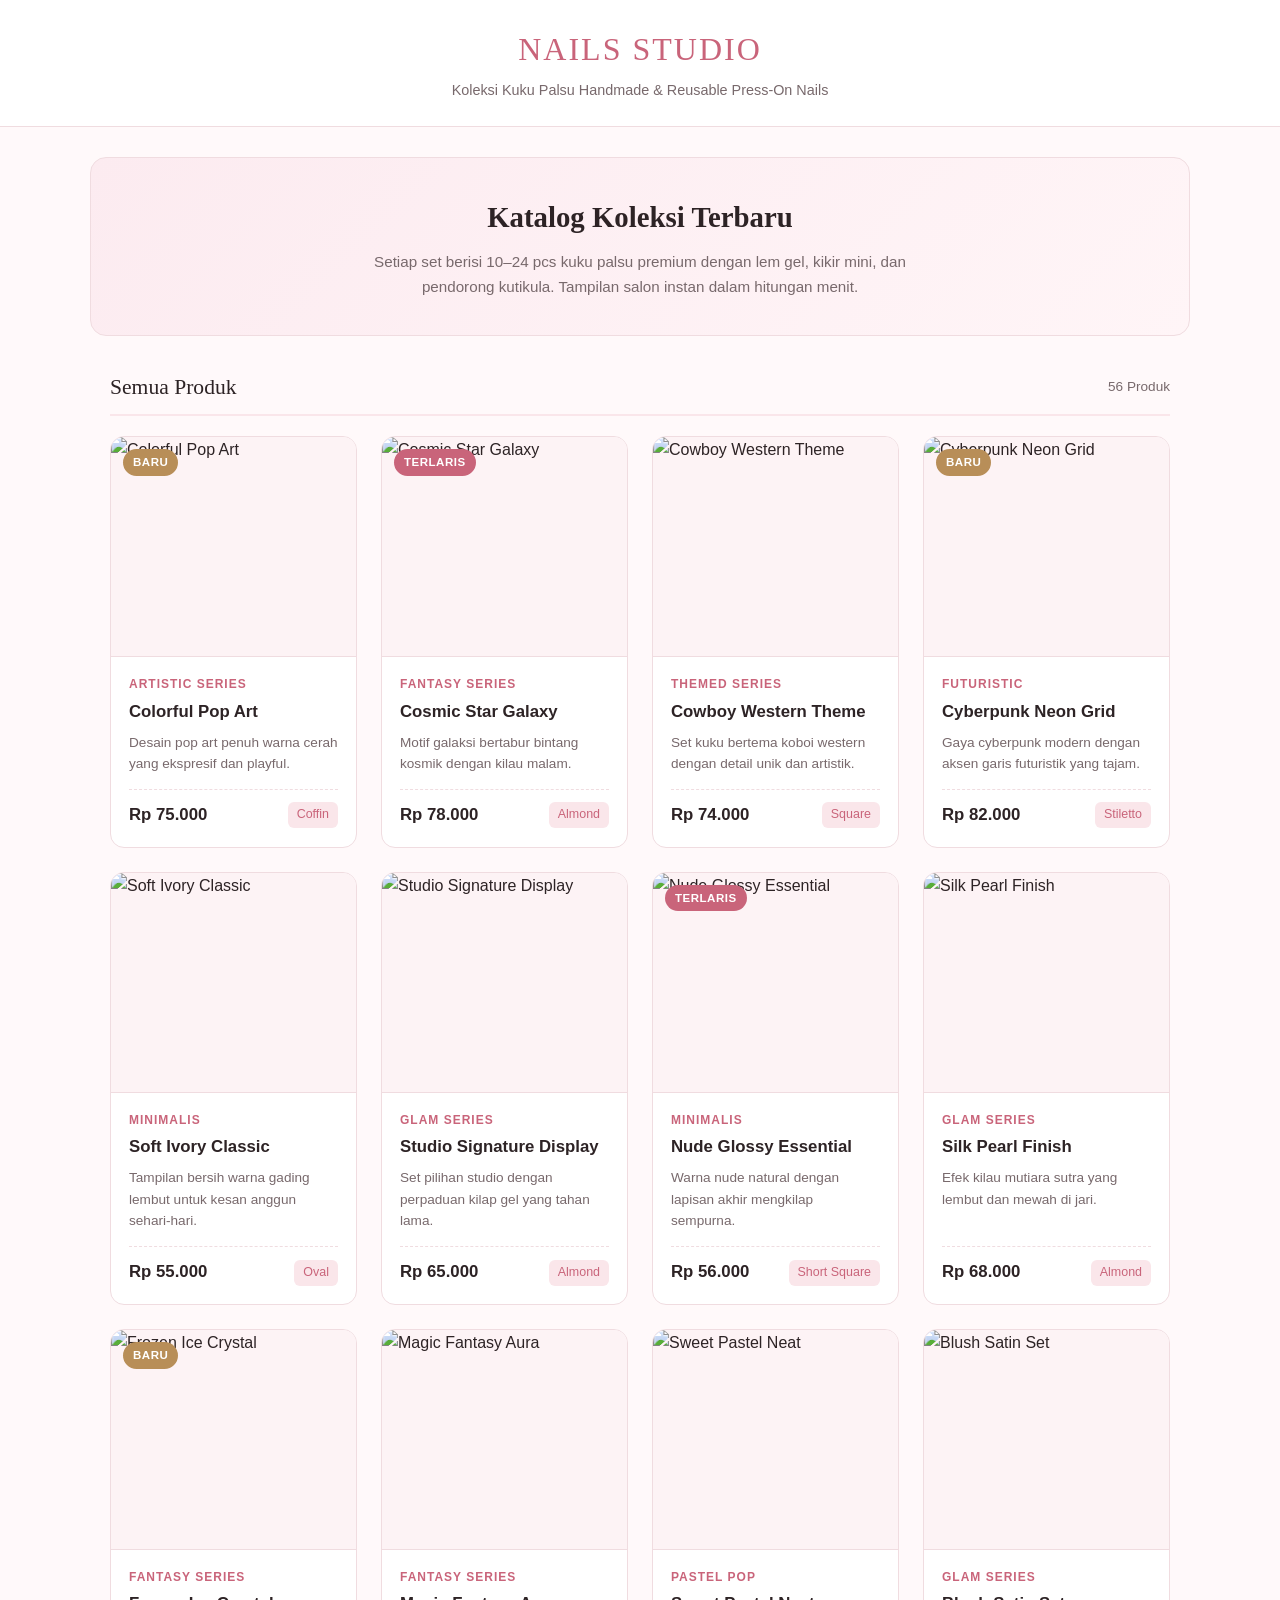
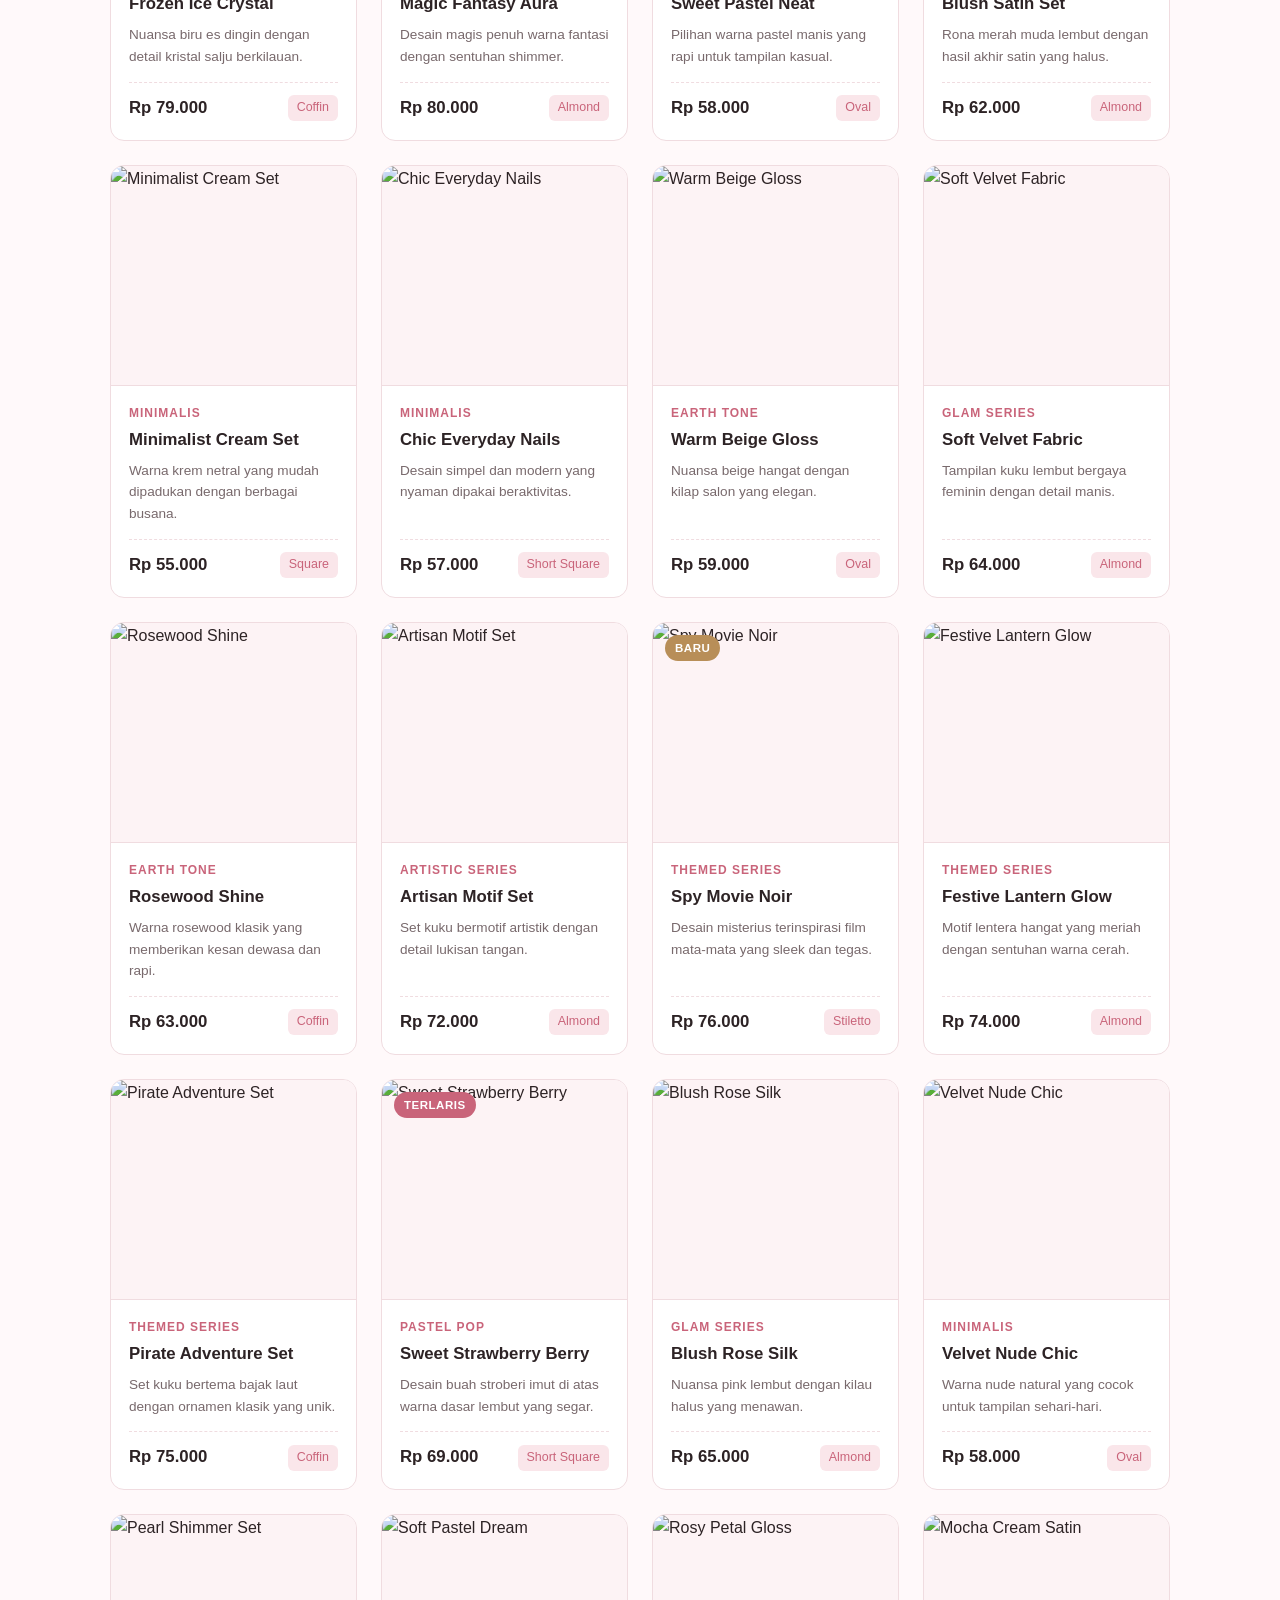
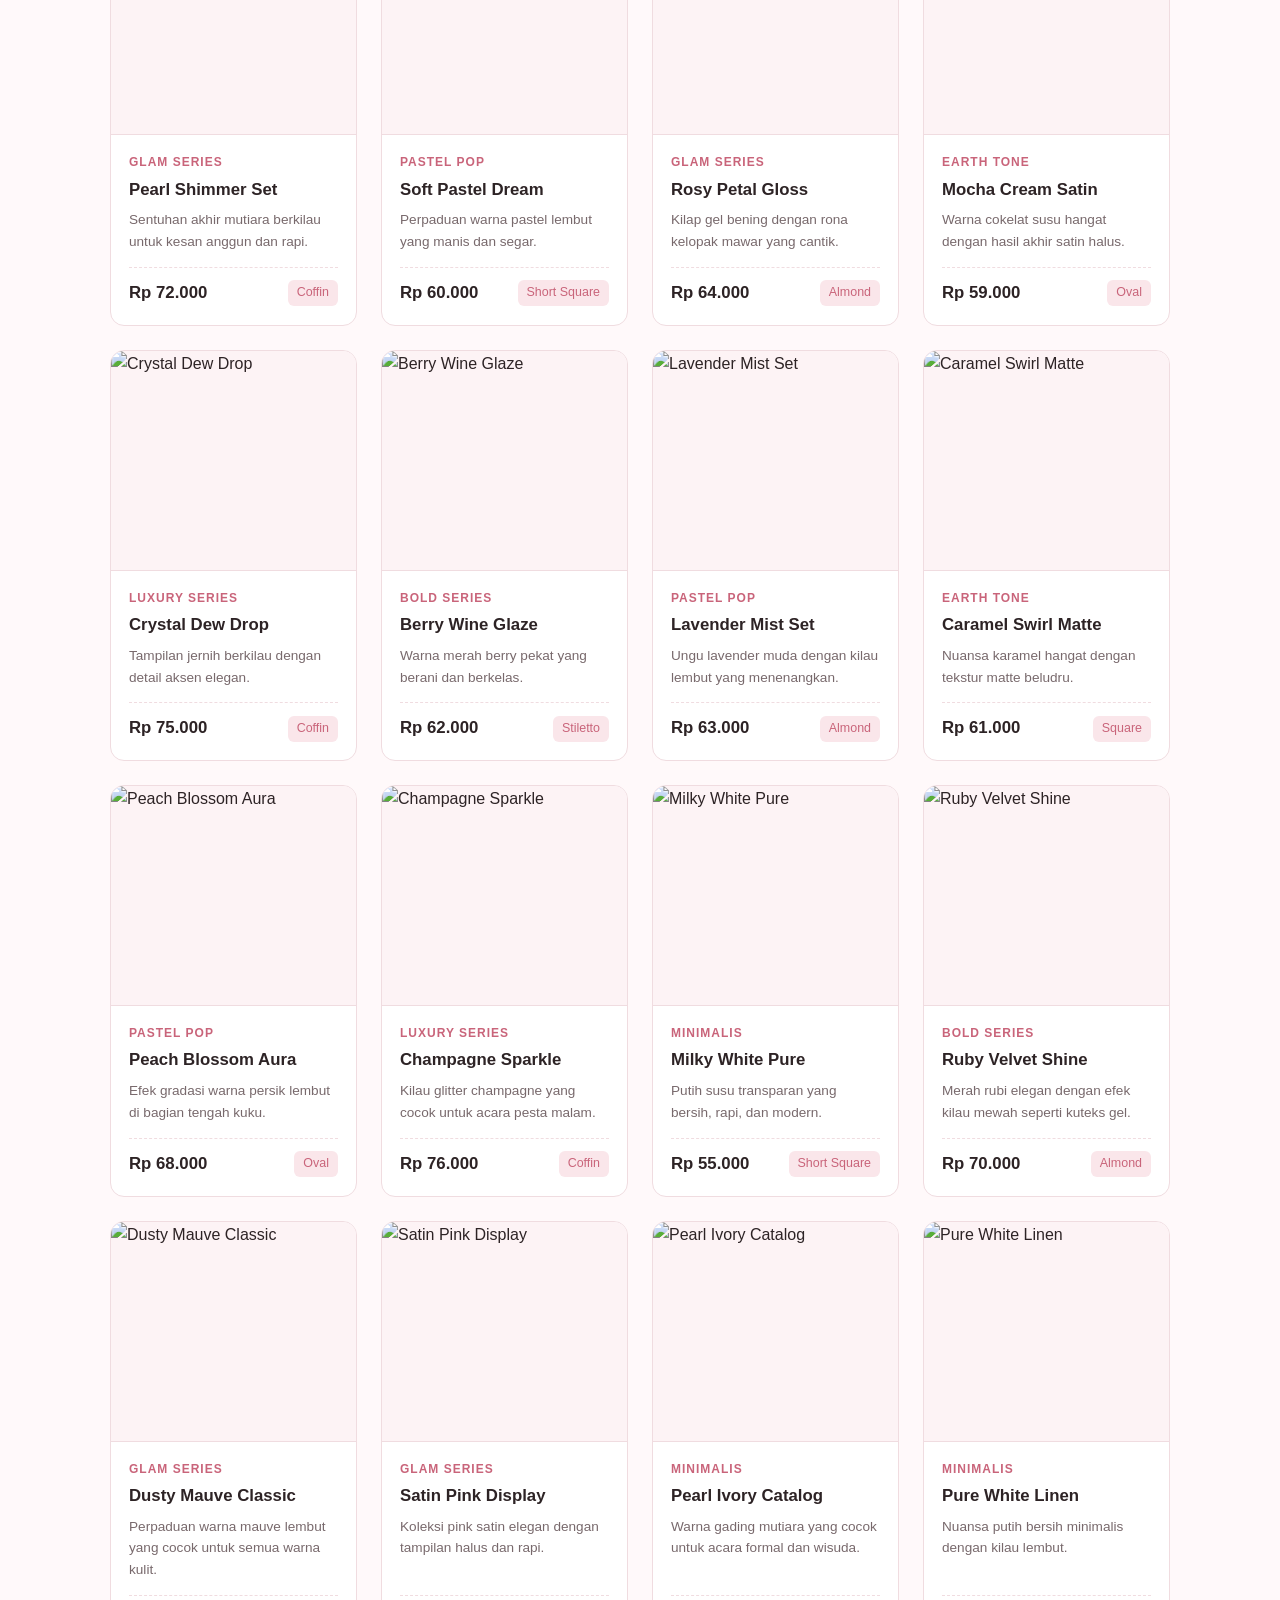
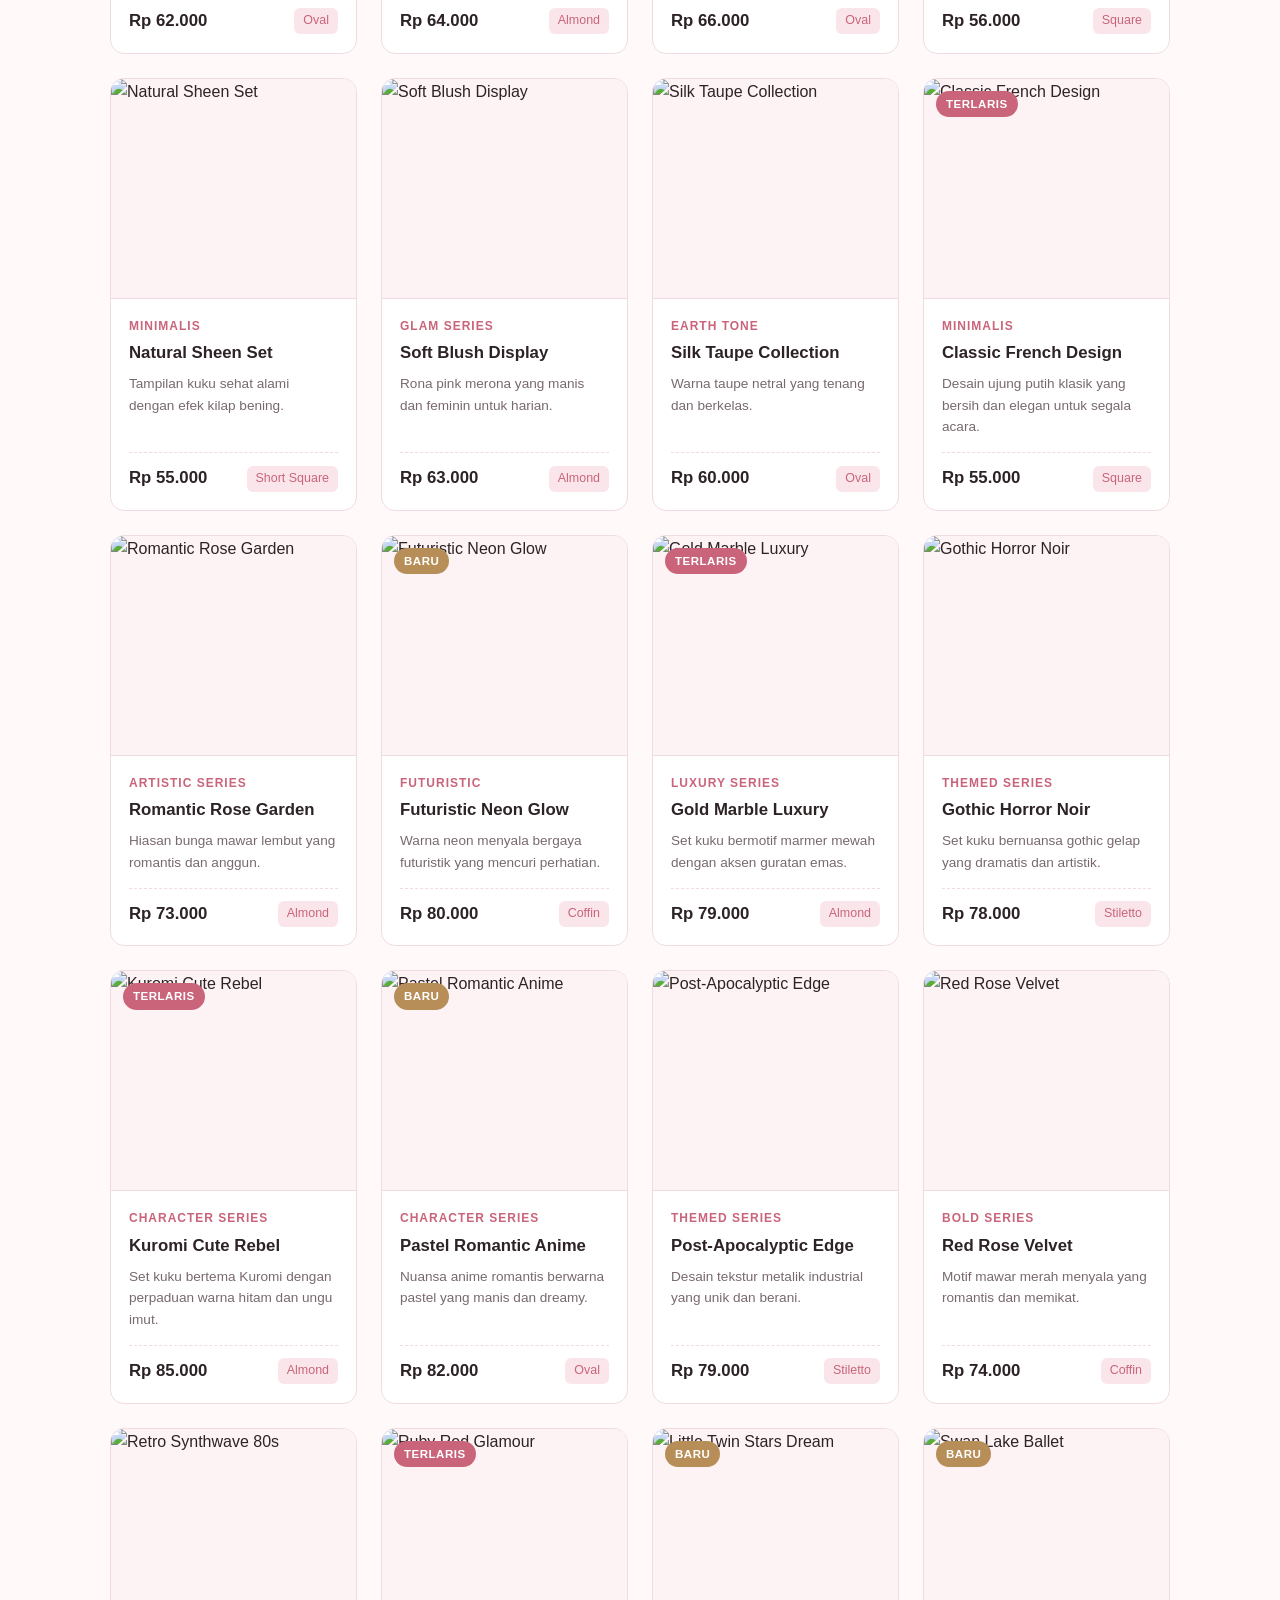
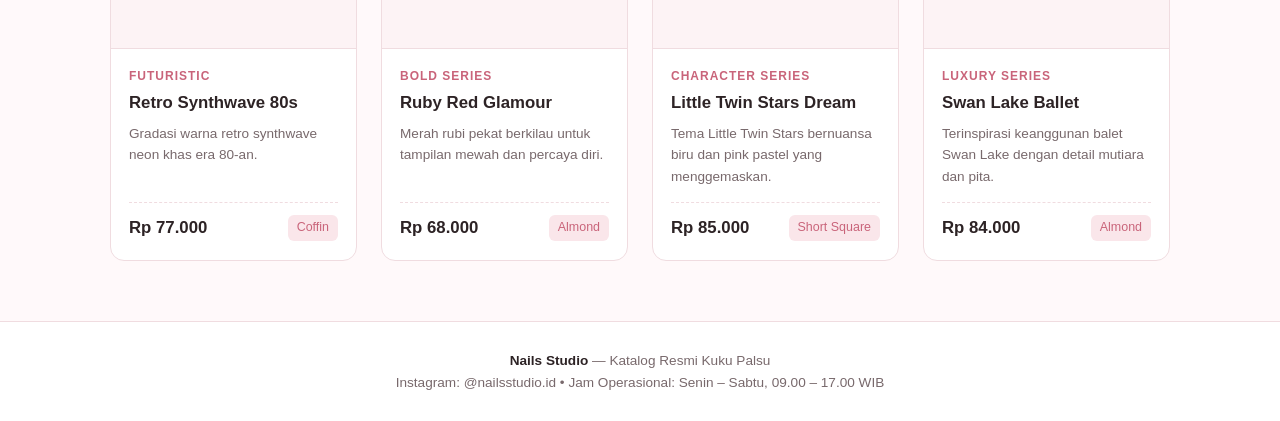
==== index.html @ b5c51f31 "Create index.html" ====
<!DOCTYPE html>
<html lang="id">
<head>
  <meta charset="UTF-8" />
  <meta name="viewport" content="width=device-width, initial-scale=1.0" />
  <title>Nails Studio — Katalog Kuku Palsu</title>
  <style>
    /* Reset & Variabel Warna */
    :root {
      --bg-body: #fff9fa;
      --bg-card: #ffffff;
      --primary: #c9647a;
      --primary-light: #fae6ea;
      --text-main: #2d2325;
      --text-muted: #78696c;
      --border: #f0dce0;
      --gold: #b88e58;
    }

    * {
      box-sizing: border-box;
      margin: 0;
      padding: 0;
    }

    body {
      font-family: -apple-system, BlinkMacSystemFont, "Segoe UI", Roboto, Helvetica, Arial, sans-serif;
      background-color: var(--bg-body);
      color: var(--text-main);
      line-height: 1.6;
    }

    /* Header */
    header {
      background-color: var(--bg-card);
      border-bottom: 1px solid var(--border);
      padding: 24px 20px;
      text-align: center;
    }

    .brand-name {
      font-family: Georgia, "Times New Roman", serif;
      font-size: 2rem;
      letter-spacing: 2px;
      color: var(--primary);
      text-transform: uppercase;
    }

    .brand-tagline {
      font-size: 0.9rem;
      color: var(--text-muted);
      margin-top: 4px;
    }

    /* Banner Katalog */
    .hero {
      max-width: 1100px;
      margin: 30px auto 10px;
      padding: 36px 24px;
      background: linear-gradient(135deg, #fcebf0 0%, #fff5f7 100%);
      border: 1px solid var(--border);
      border-radius: 16px;
      text-align: center;
    }

    .hero h1 {
      font-family: Georgia, "Times New Roman", serif;
      font-size: 1.8rem;
      color: var(--text-main);
      margin-bottom: 10px;
    }

    .hero p {
      max-width: 600px;
      margin: 0 auto;
      color: var(--text-muted);
      font-size: 0.95rem;
    }

    /* Kontainer Katalog */
    .container {
      max-width: 1100px;
      margin: 0 auto;
      padding: 24px 20px 60px;
    }

    .section-title {
      font-family: Georgia, "Times New Roman", serif;
      font-size: 1.35rem;
      margin-bottom: 20px;
      padding-bottom: 10px;
      border-bottom: 2px solid var(--primary-light);
      display: flex;
      justify-content: space-between;
      align-items: center;
    }

    .section-count {
      font-family: sans-serif;
      font-size: 0.85rem;
      color: var(--text-muted);
      font-weight: normal;
    }

    /* Grid Produk */
    .catalog-grid {
      display: grid;
      grid-template-columns: repeat(auto-fill, minmax(240px, 1fr));
      gap: 24px;
    }

    /* Kartu Produk */
    .product-card {
      background-color: var(--bg-card);
      border: 1px solid var(--border);
      border-radius: 14px;
      overflow: hidden;
      display: flex;
      flex-direction: column;
    }

    .product-image {
      background-color: #fdf3f5;
      height: 220px;
      position: relative;
      border-bottom: 1px solid var(--border);
      overflow: hidden;
    }

    .product-image img {
      width: 100%;
      height: 100%;
      object-fit: cover;
      display: block;
    }

    .badge {
      position: absolute;
      top: 12px;
      left: 12px;
      background-color: var(--primary);
      color: #ffffff;
      font-size: 0.72rem;
      font-weight: 600;
      padding: 4px 10px;
      border-radius: 20px;
      letter-spacing: 0.5px;
      text-transform: uppercase;
      z-index: 1;
    }

    .badge.gold {
      background-color: var(--gold);
    }

    .product-info {
      padding: 18px;
      display: flex;
      flex-direction: column;
      flex-grow: 1;
    }

    .product-category {
      font-size: 0.75rem;
      color: var(--primary);
      text-transform: uppercase;
      letter-spacing: 1px;
      font-weight: 600;
      margin-bottom: 4px;
    }

    .product-title {
      font-size: 1.05rem;
      font-weight: 600;
      color: var(--text-main);
      margin-bottom: 6px;
    }

    .product-desc {
      font-size: 0.85rem;
      color: var(--text-muted);
      margin-bottom: 14px;
      flex-grow: 1;
    }

    .product-meta {
      display: flex;
      justify-content: space-between;
      align-items: center;
      padding-top: 12px;
      border-top: 1px dashed var(--border);
    }

    .product-price {
      font-size: 1.05rem;
      font-weight: 700;
      color: var(--text-main);
    }

    .product-shape {
      font-size: 0.78rem;
      background-color: var(--primary-light);
      color: var(--primary);
      padding: 3px 9px;
      border-radius: 6px;
      font-weight: 500;
    }

    /* Footer */
    footer {
      background-color: var(--bg-card);
      border-top: 1px solid var(--border);
      text-align: center;
      padding: 28px 20px;
      color: var(--text-muted);
      font-size: 0.85rem;
    }

    footer strong {
      color: var(--text-main);
    }

    /* Responsif Mobile */
    @media (max-width: 600px) {
      .hero h1 {
        font-size: 1.45rem;
      }
      .catalog-grid {
        grid-template-columns: repeat(auto-fill, minmax(165px, 1fr));
        gap: 14px;
      }
      .product-image {
        height: 170px;
      }
      .product-info {
        padding: 12px;
      }
    }
  </style>
</head>
<body>

  <!-- Header Toko -->
  <header>
    <div class="brand-name">Nails Studio</div>
    <div class="brand-tagline">Koleksi Kuku Palsu Handmade &amp; Reusable Press-On Nails</div>
  </header>

  <!-- Banner Informasi -->
  <section class="hero">
    <h1>Katalog Koleksi Terbaru</h1>
    <p>
      Setiap set berisi 10–24 pcs kuku palsu premium dengan lem gel, kikir mini, dan pendorong kutikula.
      Tampilan salon instan dalam hitungan menit.
    </p>
  </section>

  <!-- Daftar Katalog -->
  <main class="container">
    <div class="section-title">
      <span>Semua Produk</span>
      <span class="section-count" id="total-produk">0 Produk</span>
    </div>

    <div class="catalog-grid" id="catalog-grid">
      <!-- Kartu produk akan dirender oleh JavaScript -->
    </div>
  </main>

  <!-- Footer Statis -->
  <footer>
    <p><strong>Nails Studio</strong> — Katalog Resmi Kuku Palsu</p>
    <p>Instagram: @nailsstudio.id &bull; Jam Operasional: Senin – Sabtu, 09.00 – 17.00 WIB</p>
  </footer>

  <script>
    // Data statis 56 produk kuku palsu dengan file gambar dari folder 'kuku'
    const produkKuku = [
      {
        nama: "Colorful Pop Art",
        kategori: "Artistic Series",
        deskripsi: "Desain pop art penuh warna cerah yang ekspresif dan playful.",
        harga: "Rp 75.000",
        bentuk: "Coffin",
        badge: "Baru",
        badgeTipe: "gold",
        gambar: "kuku/Colorful_pop_art_fake_nails_78669720.jpg"
      },
      {
        nama: "Cosmic Star Galaxy",
        kategori: "Fantasy Series",
        deskripsi: "Motif galaksi bertabur bintang kosmik dengan kilau malam.",
        harga: "Rp 78.000",
        bentuk: "Almond",
        badge: "Terlaris",
        badgeTipe: "",
        gambar: "kuku/Cosmic_star_false_nails_set_d43e1803.jpg"
      },
      {
        nama: "Cowboy Western Theme",
        kategori: "Themed Series",
        deskripsi: "Set kuku bertema koboi western dengan detail unik dan artistik.",
        harga: "Rp 74.000",
        bentuk: "Square",
        badge: "",
        badgeTipe: "",
        gambar: "kuku/Cowboy_western_themed_fake_nails_32489ec9.jpg"
      },
      {
        nama: "Cyberpunk Neon Grid",
        kategori: "Futuristic",
        deskripsi: "Gaya cyberpunk modern dengan aksen garis futuristik yang tajam.",
        harga: "Rp 82.000",
        bentuk: "Stiletto",
        badge: "Baru",
        badgeTipe: "gold",
        gambar: "kuku/Cyberpunk_fake_nail_set_arranged_5f8aaea8.jpg"
      },
      {
        nama: "Soft Ivory Classic",
        kategori: "Minimalis",
        deskripsi: "Tampilan bersih warna gading lembut untuk kesan anggun sehari-hari.",
        harga: "Rp 55.000",
        bentuk: "Oval",
        badge: "",
        badgeTipe: "",
        gambar: "kuku/Fake_nails_arranged_on_background_f6d56919.jpg"
      },
      {
        nama: "Studio Signature Display",
        kategori: "Glam Series",
        deskripsi: "Set pilihan studio dengan perpaduan kilap gel yang tahan lama.",
        harga: "Rp 65.000",
        bentuk: "Almond",
        badge: "",
        badgeTipe: "",
        gambar: "kuku/Fake_nails_catalog_display_88e57e71.jpg"
      },
      {
        nama: "Nude Glossy Essential",
        kategori: "Minimalis",
        deskripsi: "Warna nude natural dengan lapisan akhir mengkilap sempurna.",
        harga: "Rp 56.000",
        bentuk: "Short Square",
        badge: "Terlaris",
        badgeTipe: "",
        gambar: "kuku/Fake_nails_catalog_photo_0fd3c44e.jpg"
      },
      {
        nama: "Silk Pearl Finish",
        kategori: "Glam Series",
        deskripsi: "Efek kilau mutiara sutra yang lembut dan mewah di jari.",
        harga: "Rp 68.000",
        bentuk: "Almond",
        badge: "",
        badgeTipe: "",
        gambar: "kuku/Fake_nails_catalog_photo_ef719f4c.jpg"
      },
      {
        nama: "Frozen Ice Crystal",
        kategori: "Fantasy Series",
        deskripsi: "Nuansa biru es dingin dengan detail kristal salju berkilauan.",
        harga: "Rp 79.000",
        bentuk: "Coffin",
        badge: "Baru",
        badgeTipe: "gold",
        gambar: "kuku/Fake_nails_frozen_design_set_d3a969c8.jpg"
      },
      {
        nama: "Magic Fantasy Aura",
        kategori: "Fantasy Series",
        deskripsi: "Desain magis penuh warna fantasi dengan sentuhan shimmer.",
        harga: "Rp 80.000",
        bentuk: "Almond",
        badge: "",
        badgeTipe: "",
        gambar: "kuku/Fake_nails_magic_fantasy_set_17ac94b5.jpg"
      },
      {
        nama: "Sweet Pastel Neat",
        kategori: "Pastel Pop",
        deskripsi: "Pilihan warna pastel manis yang rapi untuk tampilan kasual.",
        harga: "Rp 58.000",
        bentuk: "Oval",
        badge: "",
        badgeTipe: "",
        gambar: "kuku/Fake_nails_neatly_arranged_dffa1284.jpg"
      },
      {
        nama: "Blush Satin Set",
        kategori: "Glam Series",
        deskripsi: "Rona merah muda lembut dengan hasil akhir satin yang halus.",
        harga: "Rp 62.000",
        bentuk: "Almond",
        badge: "",
        badgeTipe: "",
        gambar: "kuku/Fake_nails_set_arranged_5a3bf7e6.jpg"
      },
      {
        nama: "Minimalist Cream Set",
        kategori: "Minimalis",
        deskripsi: "Warna krem netral yang mudah dipadukan dengan berbagai busana.",
        harga: "Rp 55.000",
        bentuk: "Square",
        badge: "",
        badgeTipe: "",
        gambar: "kuku/Fake_nails_set_arranged_neatly_c0f2f83c.jpg"
      },
      {
        nama: "Chic Everyday Nails",
        kategori: "Minimalis",
        deskripsi: "Desain simpel dan modern yang nyaman dipakai beraktivitas.",
        harga: "Rp 57.000",
        bentuk: "Short Square",
        badge: "",
        badgeTipe: "",
        gambar: "kuku/Fake_nails_set_displayed_16c67bd7.jpg"
      },
      {
        nama: "Warm Beige Gloss",
        kategori: "Earth Tone",
        deskripsi: "Nuansa beige hangat dengan kilap salon yang elegan.",
        harga: "Rp 59.000",
        bentuk: "Oval",
        badge: "",
        badgeTipe: "",
        gambar: "kuku/Fake_nails_set_on_background_d0d4da56.jpg"
      },
      {
        nama: "Soft Velvet Fabric",
        kategori: "Glam Series",
        deskripsi: "Tampilan kuku lembut bergaya feminin dengan detail manis.",
        harga: "Rp 64.000",
        bentuk: "Almond",
        badge: "",
        badgeTipe: "",
        gambar: "kuku/Fake_nails_set_on_fabric_3f554c6d.jpg"
      },
      {
        nama: "Rosewood Shine",
        kategori: "Earth Tone",
        deskripsi: "Warna rosewood klasik yang memberikan kesan dewasa dan rapi.",
        harga: "Rp 63.000",
        bentuk: "Coffin",
        badge: "",
        badgeTipe: "",
        gambar: "kuku/Fake_nails_set_on_fabric_8171364c.jpg"
      },
      {
        nama: "Artisan Motif Set",
        kategori: "Artistic Series",
        deskripsi: "Set kuku bermotif artistik dengan detail lukisan tangan.",
        harga: "Rp 72.000",
        bentuk: "Almond",
        badge: "",
        badgeTipe: "",
        gambar: "kuku/Fake_nails_set_with_design_51118adc.jpg"
      },
      {
        nama: "Spy Movie Noir",
        kategori: "Themed Series",
        deskripsi: "Desain misterius terinspirasi film mata-mata yang sleek dan tegas.",
        harga: "Rp 76.000",
        bentuk: "Stiletto",
        badge: "Baru",
        badgeTipe: "gold",
        gambar: "kuku/Fake_nails_spy_movie_design_c2102cfa.jpg"
      },
      {
        nama: "Festive Lantern Glow",
        kategori: "Themed Series",
        deskripsi: "Motif lentera hangat yang meriah dengan sentuhan warna cerah.",
        harga: "Rp 74.000",
        bentuk: "Almond",
        badge: "",
        badgeTipe: "",
        gambar: "kuku/Fake_nails_with_lantern_design_902b63a3.jpg"
      },
      {
        nama: "Pirate Adventure Set",
        kategori: "Themed Series",
        deskripsi: "Set kuku bertema bajak laut dengan ornamen klasik yang unik.",
        harga: "Rp 75.000",
        bentuk: "Coffin",
        badge: "",
        badgeTipe: "",
        gambar: "kuku/Fake_nails_with_pirate_design_bc8521db.jpg"
      },
      {
        nama: "Sweet Strawberry Berry",
        kategori: "Pastel Pop",
        deskripsi: "Desain buah stroberi imut di atas warna dasar lembut yang segar.",
        harga: "Rp 69.000",
        bentuk: "Short Square",
        badge: "Terlaris",
        badgeTipe: "",
        gambar: "kuku/Fake_nails_with_strawberry_design_1ad7c828.jpg"
      },
      {
        nama: "Blush Rose Silk",
        kategori: "Glam Series",
        deskripsi: "Nuansa pink lembut dengan kilau halus yang menawan.",
        harga: "Rp 65.000",
        bentuk: "Almond",
        badge: "",
        badgeTipe: "",
        gambar: "kuku/False_nails_arranged_on_fabric_02218fe2.jpg"
      },
      {
        nama: "Velvet Nude Chic",
        kategori: "Minimalis",
        deskripsi: "Warna nude natural yang cocok untuk tampilan sehari-hari.",
        harga: "Rp 58.000",
        bentuk: "Oval",
        badge: "",
        badgeTipe: "",
        gambar: "kuku/False_nails_arranged_on_fabric_404a9257.jpg"
      },
      {
        nama: "Pearl Shimmer Set",
        kategori: "Glam Series",
        deskripsi: "Sentuhan akhir mutiara berkilau untuk kesan anggun dan rapi.",
        harga: "Rp 72.000",
        bentuk: "Coffin",
        badge: "",
        badgeTipe: "",
        gambar: "kuku/False_nails_arranged_on_fabric_47e4c301.jpg"
      },
      {
        nama: "Soft Pastel Dream",
        kategori: "Pastel Pop",
        deskripsi: "Perpaduan warna pastel lembut yang manis dan segar.",
        harga: "Rp 60.000",
        bentuk: "Short Square",
        badge: "",
        badgeTipe: "",
        gambar: "kuku/False_nails_arranged_on_fabric_4ea9c67b.jpg"
      },
      {
        nama: "Rosy Petal Gloss",
        kategori: "Glam Series",
        deskripsi: "Kilap gel bening dengan rona kelopak mawar yang cantik.",
        harga: "Rp 64.000",
        bentuk: "Almond",
        badge: "",
        badgeTipe: "",
        gambar: "kuku/False_nails_arranged_on_fabric_8e0005de.jpg"
      },
      {
        nama: "Mocha Cream Satin",
        kategori: "Earth Tone",
        deskripsi: "Warna cokelat susu hangat dengan hasil akhir satin halus.",
        harga: "Rp 59.000",
        bentuk: "Oval",
        badge: "",
        badgeTipe: "",
        gambar: "kuku/False_nails_arranged_on_fabric_9025b94e.jpg"
      },
      {
        nama: "Crystal Dew Drop",
        kategori: "Luxury Series",
        deskripsi: "Tampilan jernih berkilau dengan detail aksen elegan.",
        harga: "Rp 75.000",
        bentuk: "Coffin",
        badge: "",
        badgeTipe: "",
        gambar: "kuku/False_nails_arranged_on_fabric_9ebebbdc.jpg"
      },
      {
        nama: "Berry Wine Glaze",
        kategori: "Bold Series",
        deskripsi: "Warna merah berry pekat yang berani dan berkelas.",
        harga: "Rp 62.000",
        bentuk: "Stiletto",
        badge: "",
        badgeTipe: "",
        gambar: "kuku/False_nails_arranged_on_fabric_a61f3acd.jpg"
      },
      {
        nama: "Lavender Mist Set",
        kategori: "Pastel Pop",
        deskripsi: "Ungu lavender muda dengan kilau lembut yang menenangkan.",
        harga: "Rp 63.000",
        bentuk: "Almond",
        badge: "",
        badgeTipe: "",
        gambar: "kuku/False_nails_arranged_on_fabric_bf83b364.jpg"
      },
      {
        nama: "Caramel Swirl Matte",
        kategori: "Earth Tone",
        deskripsi: "Nuansa karamel hangat dengan tekstur matte beludru.",
        harga: "Rp 61.000",
        bentuk: "Square",
        badge: "",
        badgeTipe: "",
        gambar: "kuku/False_nails_arranged_on_fabric_c793467b.jpg"
      },
      {
        nama: "Peach Blossom Aura",
        kategori: "Pastel Pop",
        deskripsi: "Efek gradasi warna persik lembut di bagian tengah kuku.",
        harga: "Rp 68.000",
        bentuk: "Oval",
        badge: "",
        badgeTipe: "",
        gambar: "kuku/False_nails_arranged_on_fabric_d420aa6b.jpg"
      },
      {
        nama: "Champagne Sparkle",
        kategori: "Luxury Series",
        deskripsi: "Kilau glitter champagne yang cocok untuk acara pesta malam.",
        harga: "Rp 76.000",
        bentuk: "Coffin",
        badge: "",
        badgeTipe: "",
        gambar: "kuku/False_nails_arranged_on_fabric_e8a153c4.jpg"
      },
      {
        nama: "Milky White Pure",
        kategori: "Minimalis",
        deskripsi: "Putih susu transparan yang bersih, rapi, dan modern.",
        harga: "Rp 55.000",
        bentuk: "Short Square",
        badge: "",
        badgeTipe: "",
        gambar: "kuku/False_nails_arranged_on_fabric_f392a3a3.jpg"
      },
      {
        nama: "Ruby Velvet Shine",
        kategori: "Bold Series",
        deskripsi: "Merah rubi elegan dengan efek kilau mewah seperti kuteks gel.",
        harga: "Rp 70.000",
        bentuk: "Almond",
        badge: "",
        badgeTipe: "",
        gambar: "kuku/False_nails_arranged_on_fabric_f96d4393.jpg"
      },
      {
        nama: "Dusty Mauve Classic",
        kategori: "Glam Series",
        deskripsi: "Perpaduan warna mauve lembut yang cocok untuk semua warna kulit.",
        harga: "Rp 62.000",
        bentuk: "Oval",
        badge: "",
        badgeTipe: "",
        gambar: "kuku/False_nails_arranged_on_fabric_fa334f2e.jpg"
      },
      {
        nama: "Satin Pink Display",
        kategori: "Glam Series",
        deskripsi: "Koleksi pink satin elegan dengan tampilan halus dan rapi.",
        harga: "Rp 64.000",
        bentuk: "Almond",
        badge: "",
        badgeTipe: "",
        gambar: "kuku/False_nails_catalog_photo_arrang._e7fdd28a.jpg"
      },
      {
        nama: "Pearl Ivory Catalog",
        kategori: "Minimalis",
        deskripsi: "Warna gading mutiara yang cocok untuk acara formal dan wisuda.",
        harga: "Rp 66.000",
        bentuk: "Oval",
        badge: "",
        badgeTipe: "",
        gambar: "kuku/False_nails_catalog_photo_display_78fd32d6.jpg"
      },
      {
        nama: "Pure White Linen",
        kategori: "Minimalis",
        deskripsi: "Nuansa putih bersih minimalis dengan kilau lembut.",
        harga: "Rp 56.000",
        bentuk: "Square",
        badge: "",
        badgeTipe: "",
        gambar: "kuku/False_nails_on_white_fabric_245d3cef.jpg"
      },
      {
        nama: "Natural Sheen Set",
        kategori: "Minimalis",
        deskripsi: "Tampilan kuku sehat alami dengan efek kilap bening.",
        harga: "Rp 55.000",
        bentuk: "Short Square",
        badge: "",
        badgeTipe: "",
        gambar: "kuku/False_nails_set_on_display_6f18564a.jpg"
      },
      {
        nama: "Soft Blush Display",
        kategori: "Glam Series",
        deskripsi: "Rona pink merona yang manis dan feminin untuk harian.",
        harga: "Rp 63.000",
        bentuk: "Almond",
        badge: "",
        badgeTipe: "",
        gambar: "kuku/False_nails_set_on_display_b8c196db.jpg"
      },
      {
        nama: "Silk Taupe Collection",
        kategori: "Earth Tone",
        deskripsi: "Warna taupe netral yang tenang dan berkelas.",
        harga: "Rp 60.000",
        bentuk: "Oval",
        badge: "",
        badgeTipe: "",
        gambar: "kuku/False_nails_set_on_fabric_7dc1578e.jpg"
      },
      {
        nama: "Classic French Design",
        kategori: "Minimalis",
        deskripsi: "Desain ujung putih klasik yang bersih dan elegan untuk segala acara.",
        harga: "Rp 55.000",
        bentuk: "Square",
        badge: "Terlaris",
        badgeTipe: "",
        gambar: "kuku/False_nails_with_French_design_338985b0.jpg"
      },
      {
        nama: "Romantic Rose Garden",
        kategori: "Artistic Series",
        deskripsi: "Hiasan bunga mawar lembut yang romantis dan anggun.",
        harga: "Rp 73.000",
        bentuk: "Almond",
        badge: "",
        badgeTipe: "",
        gambar: "kuku/False_nails_with_rose_design_2f279d41.jpg"
      },
      {
        nama: "Futuristic Neon Glow",
        kategori: "Futuristic",
        deskripsi: "Warna neon menyala bergaya futuristik yang mencuri perhatian.",
        harga: "Rp 80.000",
        bentuk: "Coffin",
        badge: "Baru",
        badgeTipe: "gold",
        gambar: "kuku/Futuristic_neon_fake_nails_set_c7ecec72.jpg"
      },
      {
        nama: "Gold Marble Luxury",
        kategori: "Luxury Series",
        deskripsi: "Set kuku bermotif marmer mewah dengan aksen guratan emas.",
        harga: "Rp 79.000",
        bentuk: "Almond",
        badge: "Terlaris",
        badgeTipe: "",
        gambar: "kuku/Gold_marble_false_nails_set_c94f5cff.jpg"
      },
      {
        nama: "Gothic Horror Noir",
        kategori: "Themed Series",
        deskripsi: "Set kuku bernuansa gothic gelap yang dramatis dan artistik.",
        harga: "Rp 78.000",
        bentuk: "Stiletto",
        badge: "",
        badgeTipe: "",
        gambar: "kuku/Gothic_horror_fake_nails_set_613c80d1.jpg"
      },
      {
        nama: "Kuromi Cute Rebel",
        kategori: "Character Series",
        deskripsi: "Set kuku bertema Kuromi dengan perpaduan warna hitam dan ungu imut.",
        harga: "Rp 85.000",
        bentuk: "Almond",
        badge: "Terlaris",
        badgeTipe: "",
        gambar: "kuku/Kuromi_themed_fake_nails_set_919060cd.jpg"
      },
      {
        nama: "Pastel Romantic Anime",
        kategori: "Character Series",
        deskripsi: "Nuansa anime romantis berwarna pastel yang manis dan dreamy.",
        harga: "Rp 82.000",
        bentuk: "Oval",
        badge: "Baru",
        badgeTipe: "gold",
        gambar: "kuku/Pastel_romantic_anime_fake_nails_ef19e44d.jpg"
      },
      {
        nama: "Post-Apocalyptic Edge",
        kategori: "Themed Series",
        deskripsi: "Desain tekstur metalik industrial yang unik dan berani.",
        harga: "Rp 79.000",
        bentuk: "Stiletto",
        badge: "",
        badgeTipe: "",
        gambar: "kuku/Post-apocalyptic_fake_nail_set_17bde851.jpg"
      },
      {
        nama: "Red Rose Velvet",
        kategori: "Bold Series",
        deskripsi: "Motif mawar merah menyala yang romantis dan memikat.",
        harga: "Rp 74.000",
        bentuk: "Coffin",
        badge: "",
        badgeTipe: "",
        gambar: "kuku/Red_rose_fake_nails_set_2fb9480b.jpg"
      },
      {
        nama: "Retro Synthwave 80s",
        kategori: "Futuristic",
        deskripsi: "Gradasi warna retro synthwave neon khas era 80-an.",
        harga: "Rp 77.000",
        bentuk: "Coffin",
        badge: "",
        badgeTipe: "",
        gambar: "kuku/Retro_synthwave_fake_nails_set_8fcb269b.jpg"
      },
      {
        nama: "Ruby Red Glamour",
        kategori: "Bold Series",
        deskripsi: "Merah rubi pekat berkilau untuk tampilan mewah dan percaya diri.",
        harga: "Rp 68.000",
        bentuk: "Almond",
        badge: "Terlaris",
        badgeTipe: "",
        gambar: "kuku/Ruby_red_fake_nails_set_6618d3d3.jpg"
      },
      {
        nama: "Little Twin Stars Dream",
        kategori: "Character Series",
        deskripsi: "Tema Little Twin Stars bernuansa biru dan pink pastel yang menggemaskan.",
        harga: "Rp 85.000",
        bentuk: "Short Square",
        badge: "Baru",
        badgeTipe: "gold",
        gambar: "kuku/Sanrio_Little_Twin_Stars_fake_9047ae92.jpg"
      },
      {
        nama: "Swan Lake Ballet",
        kategori: "Luxury Series",
        deskripsi: "Terinspirasi keanggunan balet Swan Lake dengan detail mutiara dan pita.",
        harga: "Rp 84.000",
        bentuk: "Almond",
        badge: "Baru",
        badgeTipe: "gold",
        gambar: "kuku/Swan_Lake_fake_nails_set_199d1821.jpg"
      }
    ];

    // Merender daftar produk ke dalam grid katalog
    document.addEventListener("DOMContentLoaded", () => {
      const grid = document.getElementById("catalog-grid");
      const totalLabel = document.getElementById("total-produk");

      totalLabel.textContent = `${produkKuku.length} Produk`;

      const htmlProduk = produkKuku.map((item) => {
        const badgeHtml = item.badge
          ? `<span class="badge ${item.badgeTipe}">${item.badge}</span>`
          : "";

        return `
          <article class="product-card">
            <div class="product-image">
              ${badgeHtml}
              <img src="${item.gambar}" alt="${item.nama}" loading="lazy" />
            </div>
            <div class="product-info">
              <div class="product-category">${item.kategori}</div>
              <h2 class="product-title">${item.nama}</h2>
              <p class="product-desc">${item.deskripsi}</p>
              <div class="product-meta">
                <span class="product-price">${item.harga}</span>
                <span class="product-shape">${item.bentuk}</span>
              </div>
            </div>
          </article>
        `;
      }).join("");

      grid.innerHTML = htmlProduk;
    });
  </script>
</body>
</html>
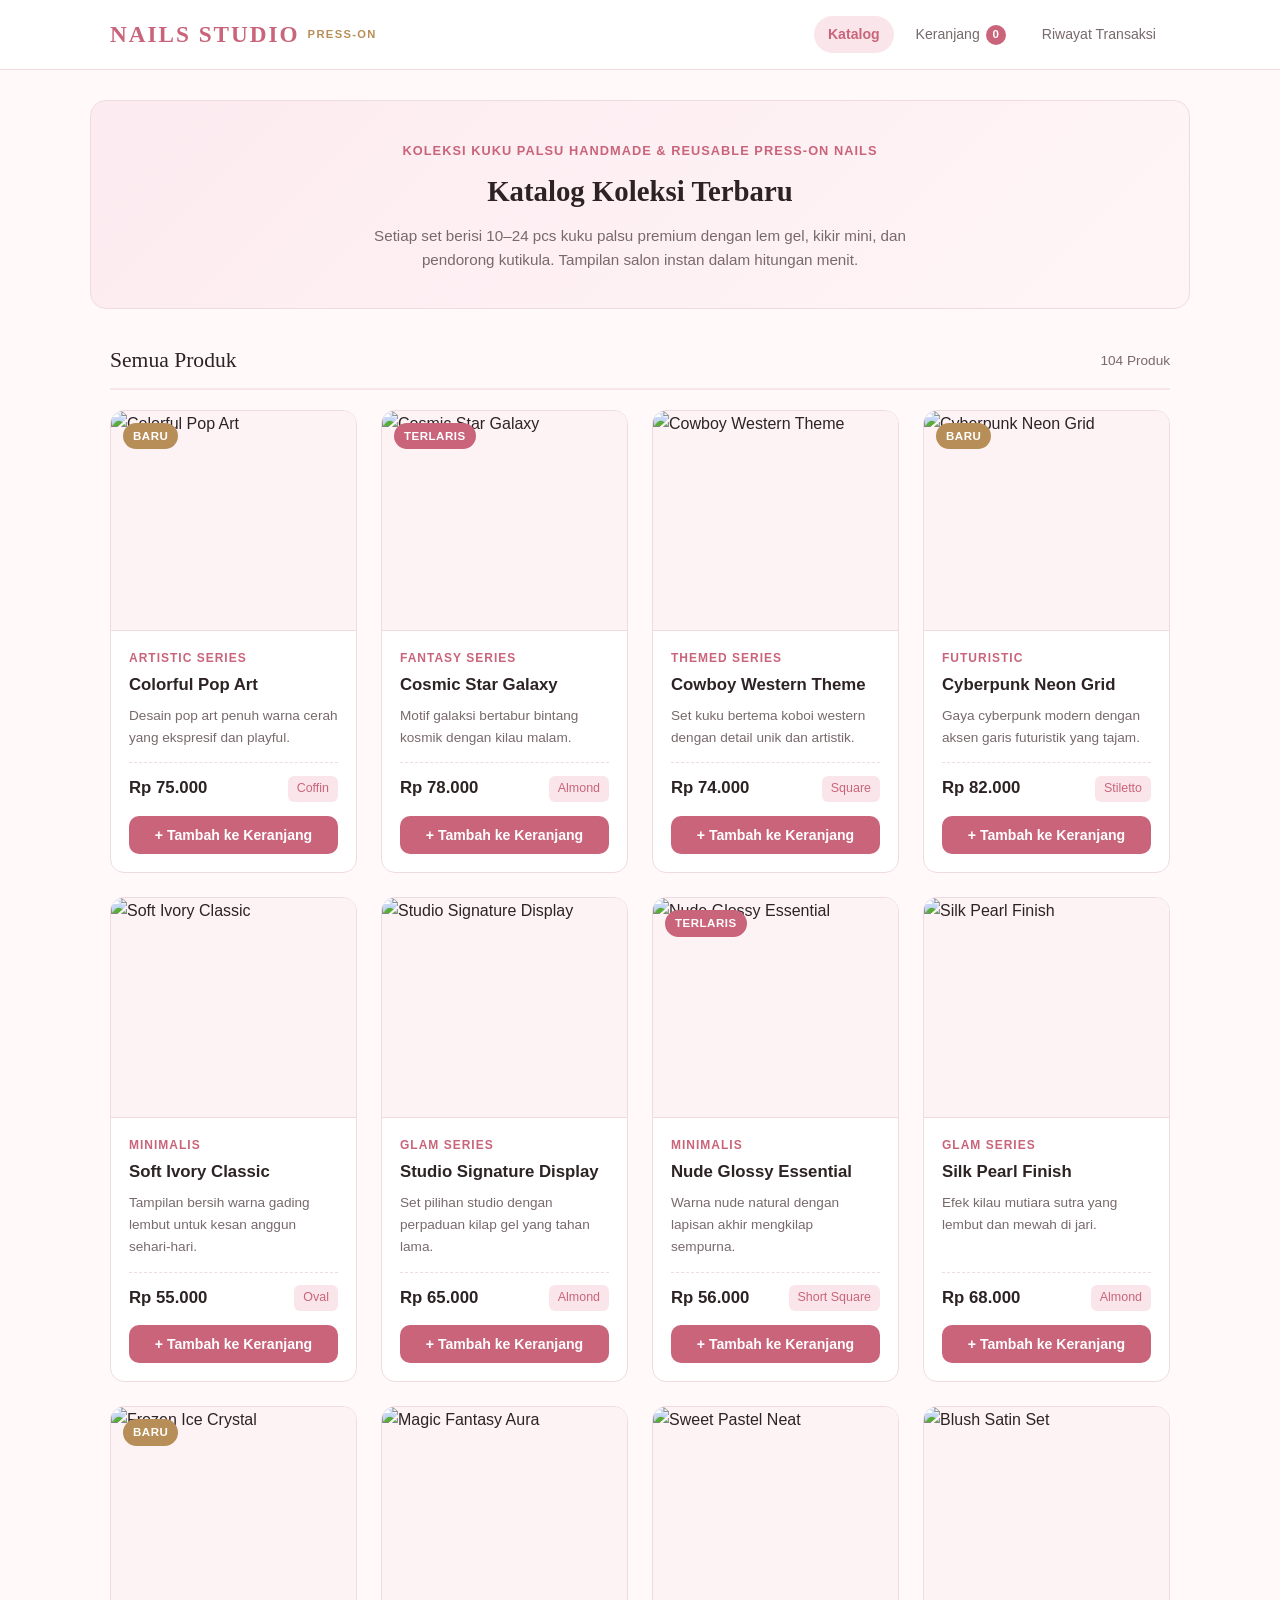
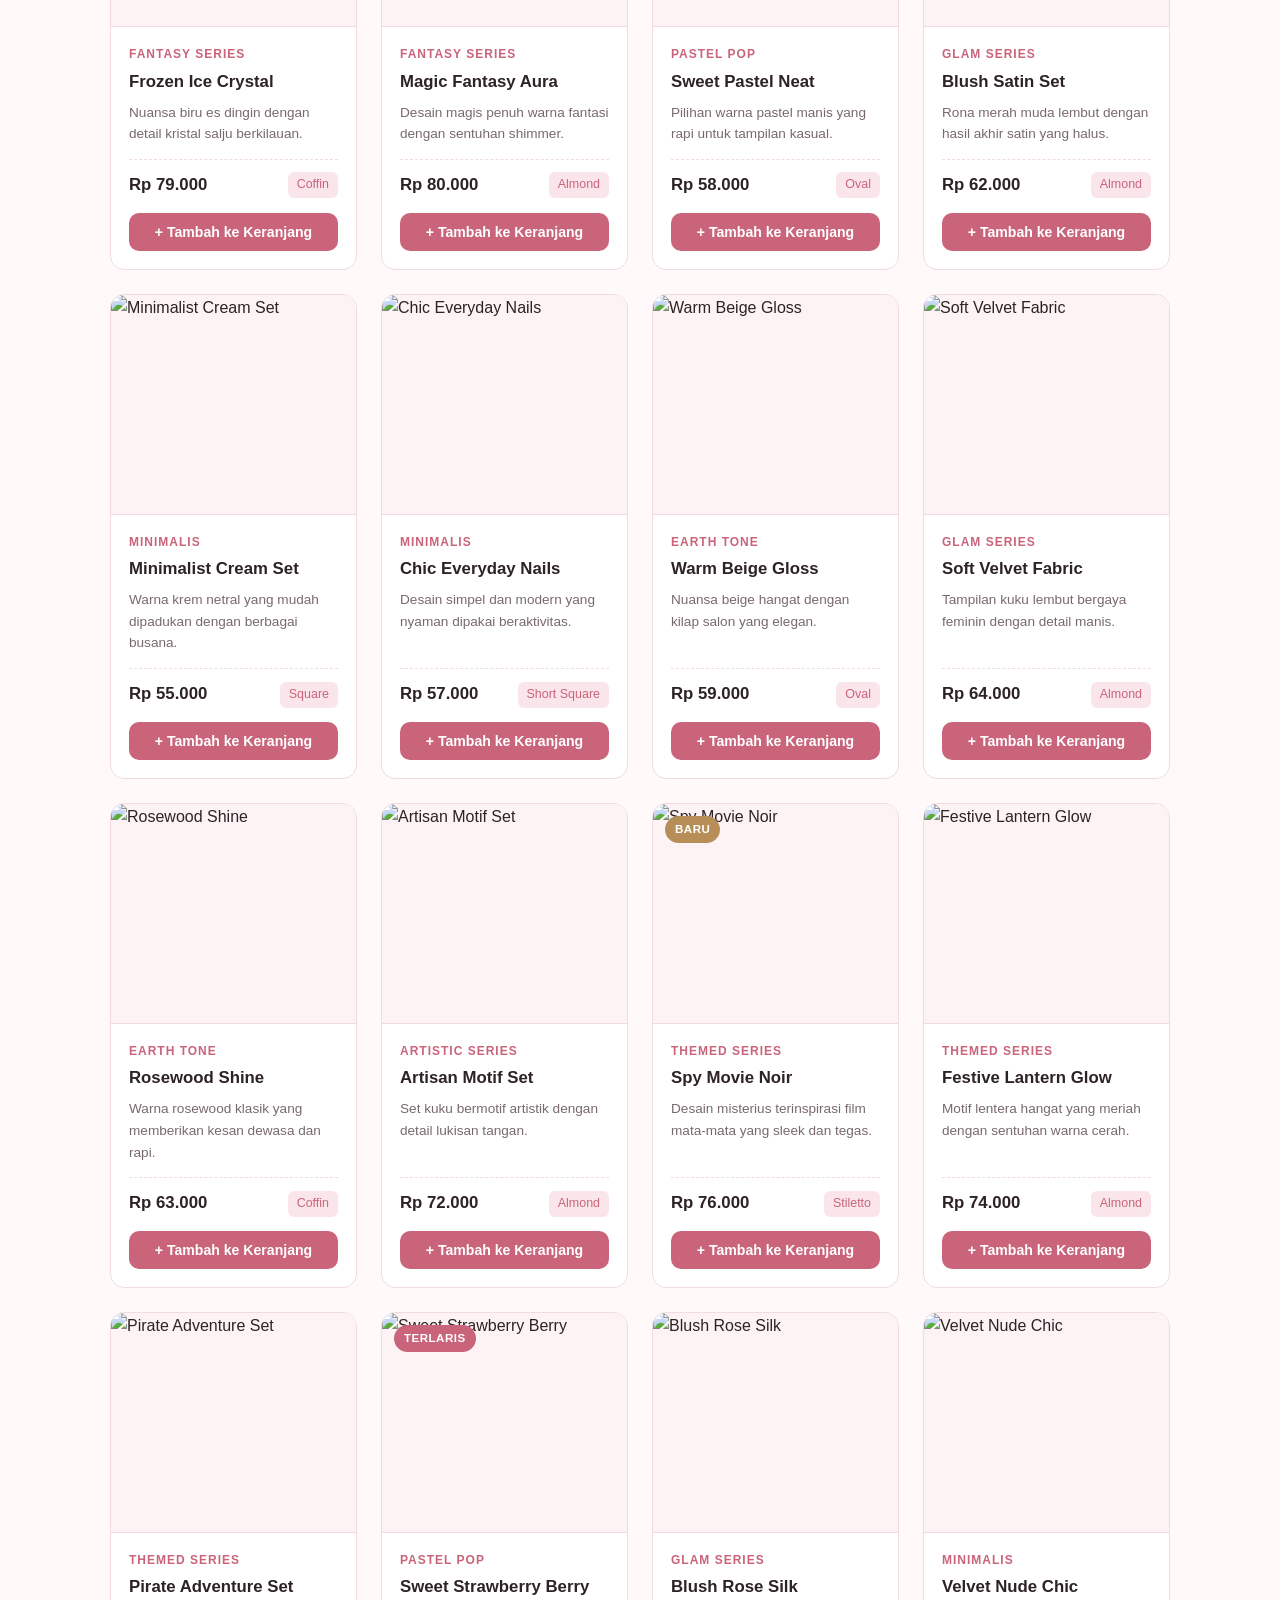
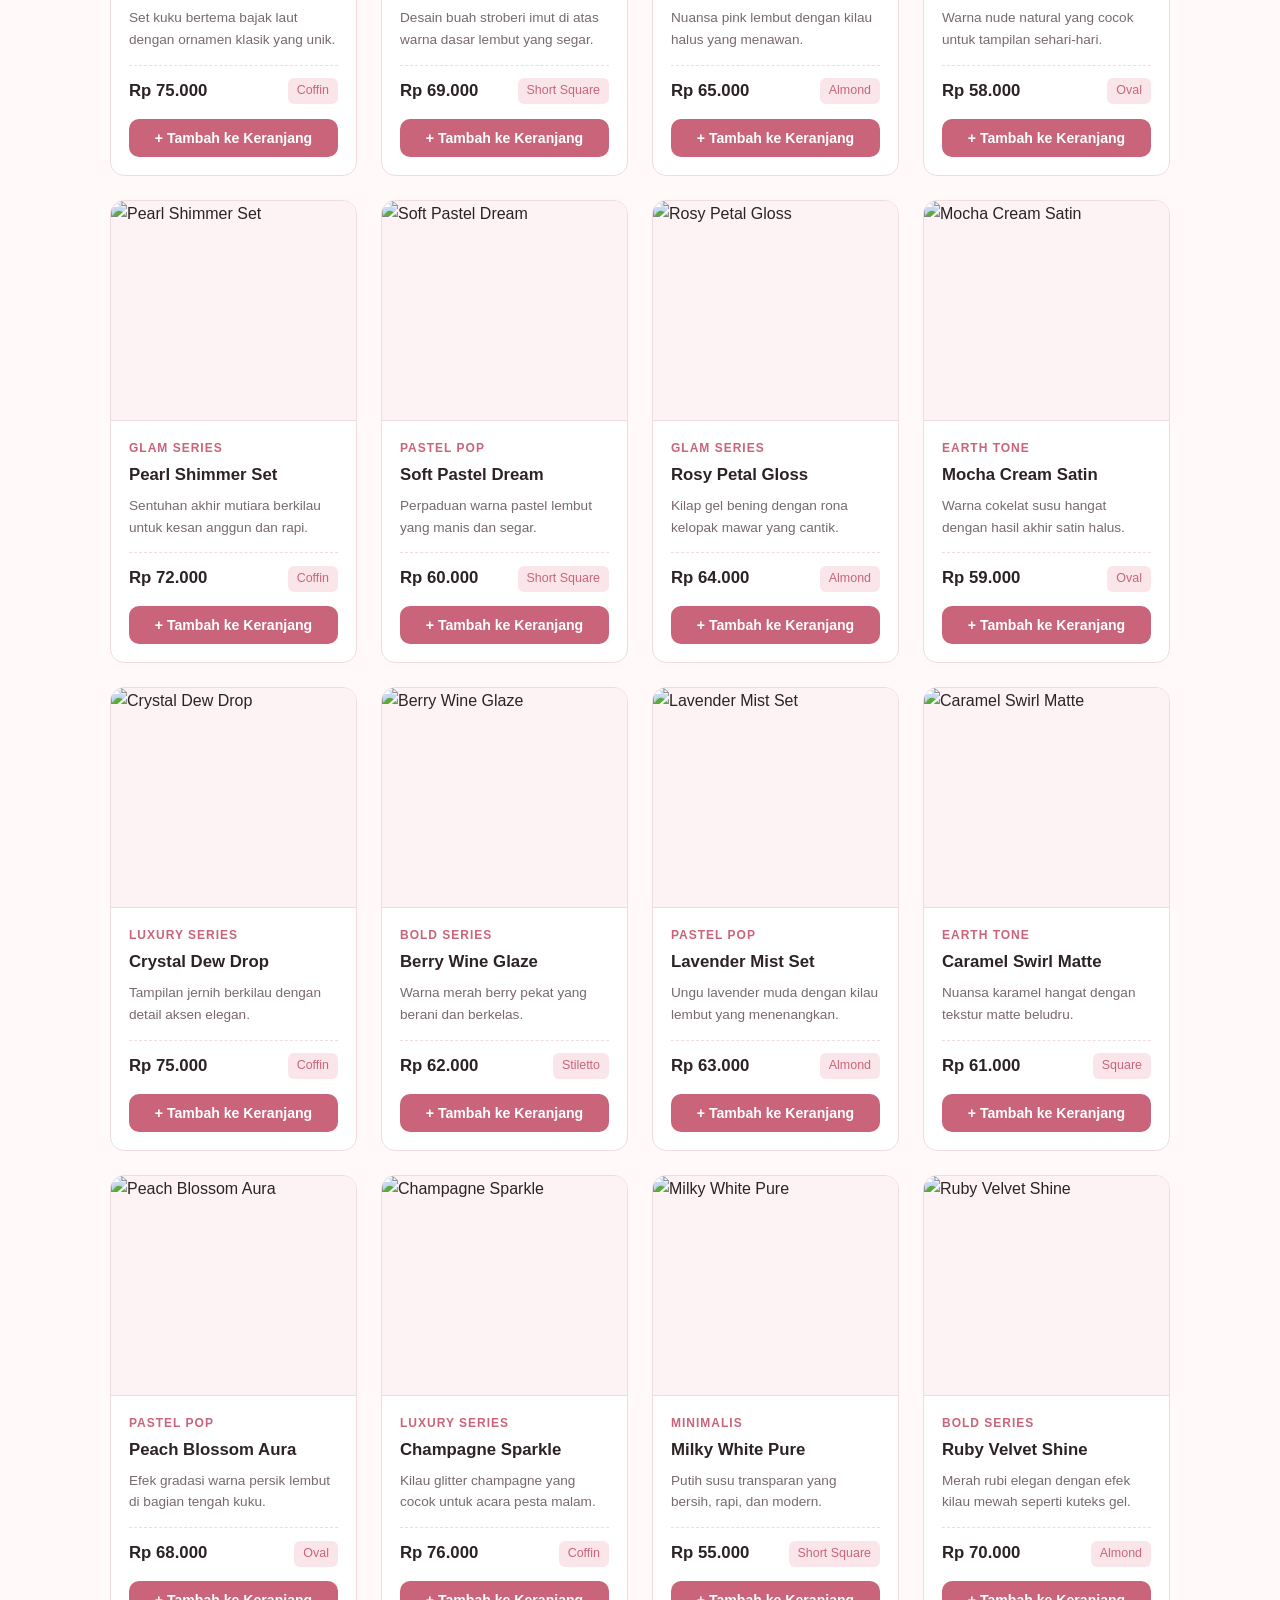
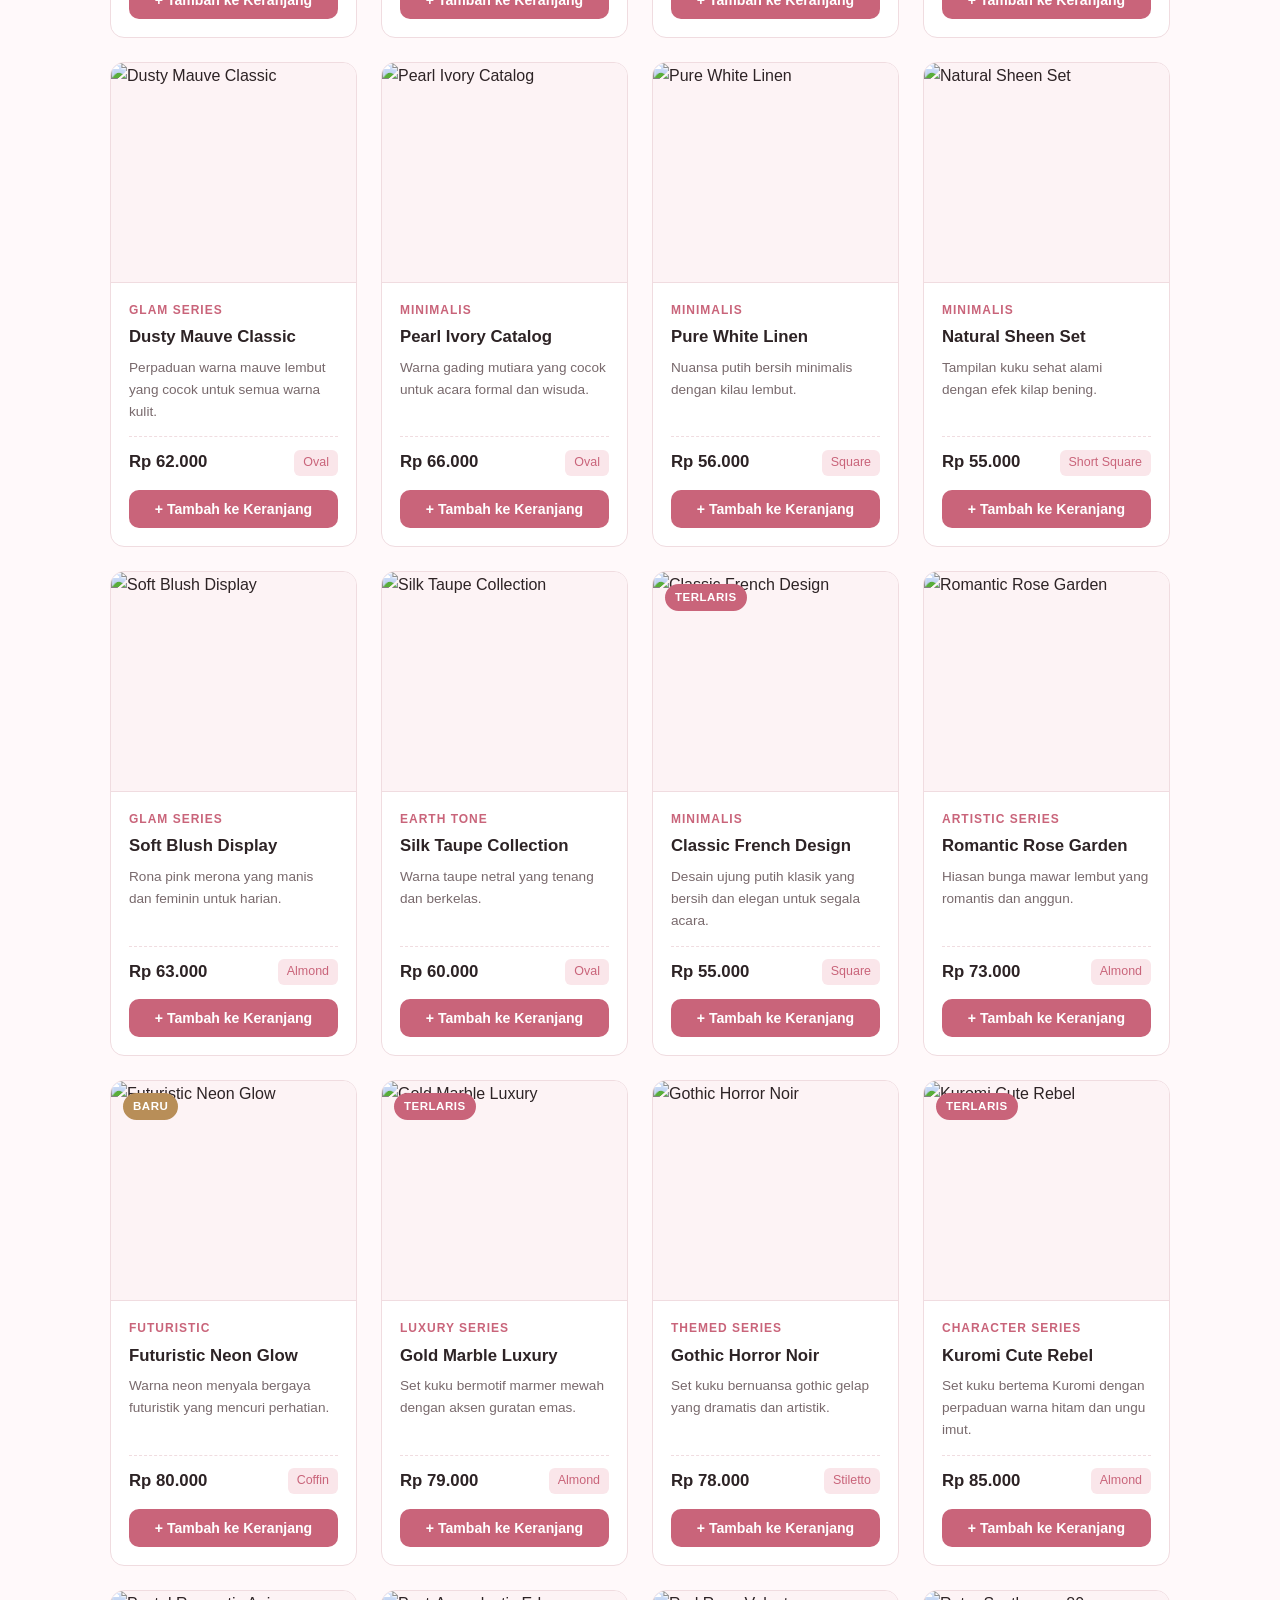
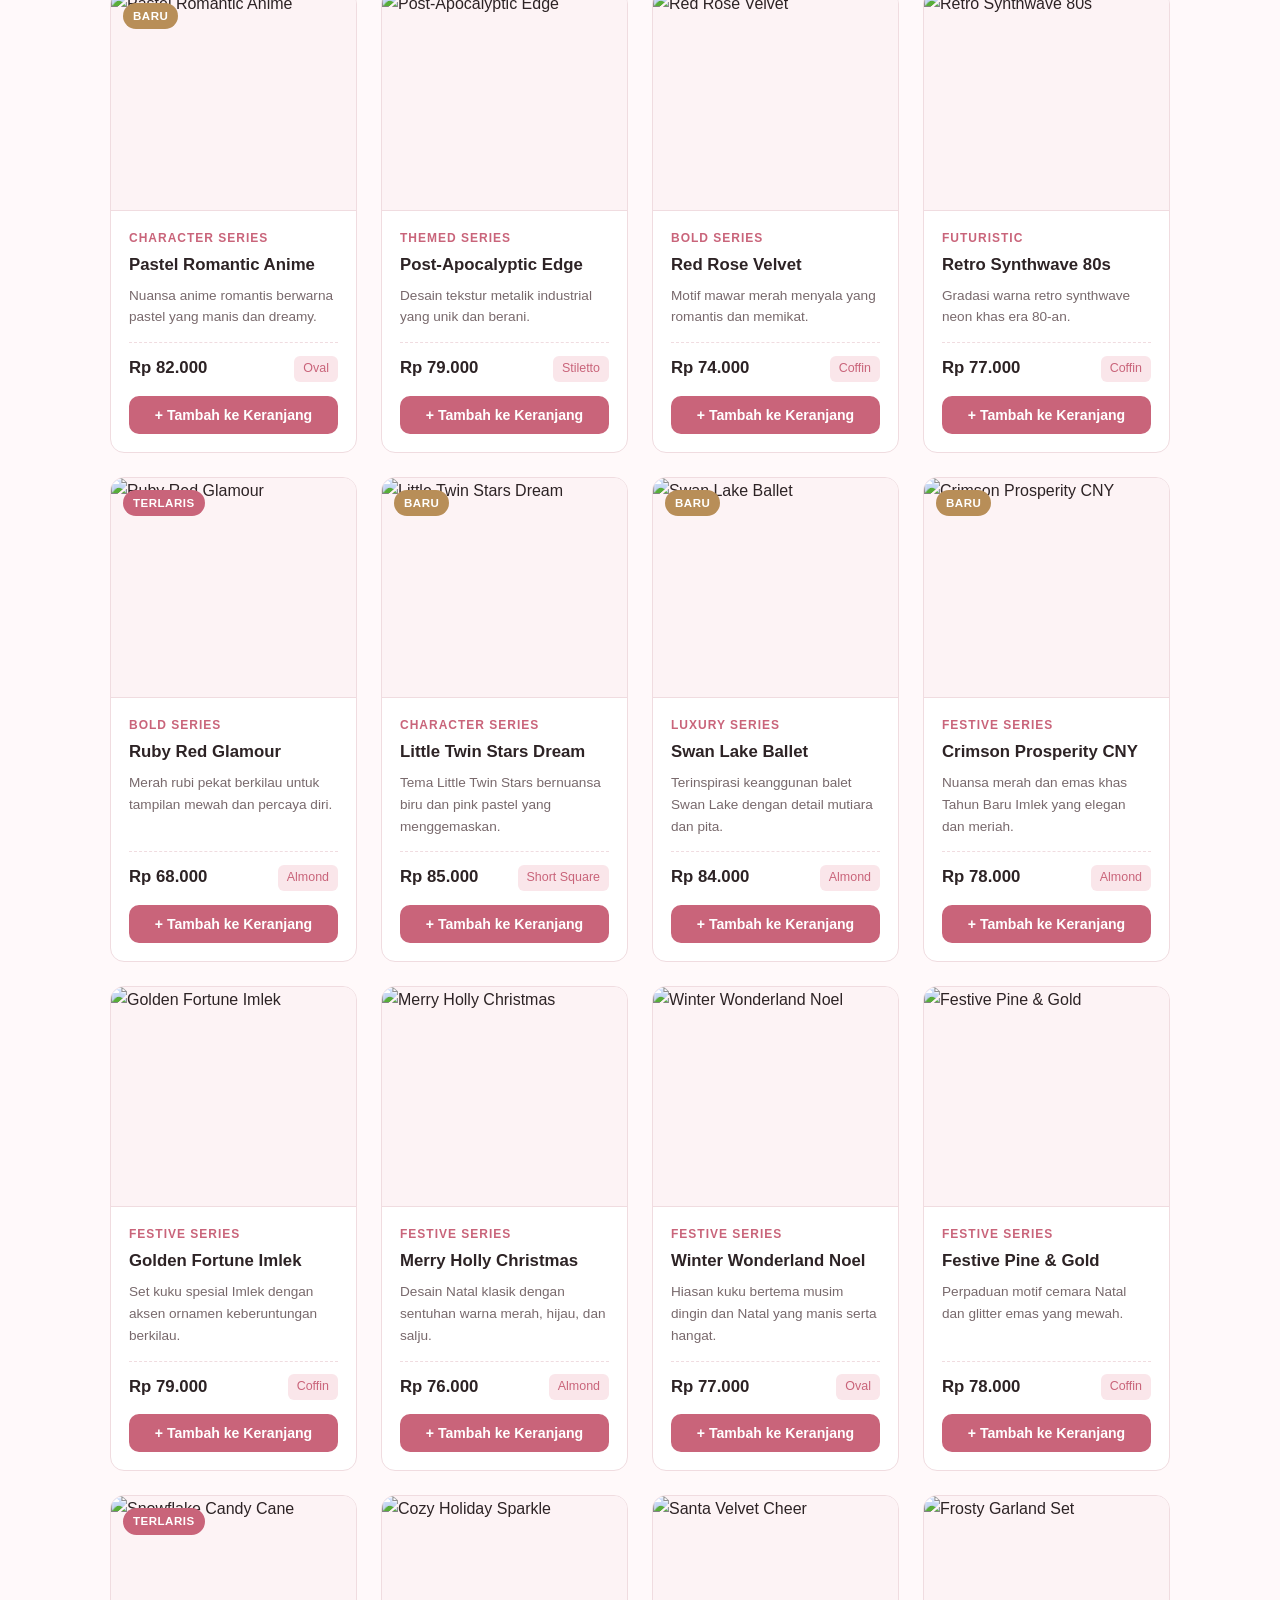
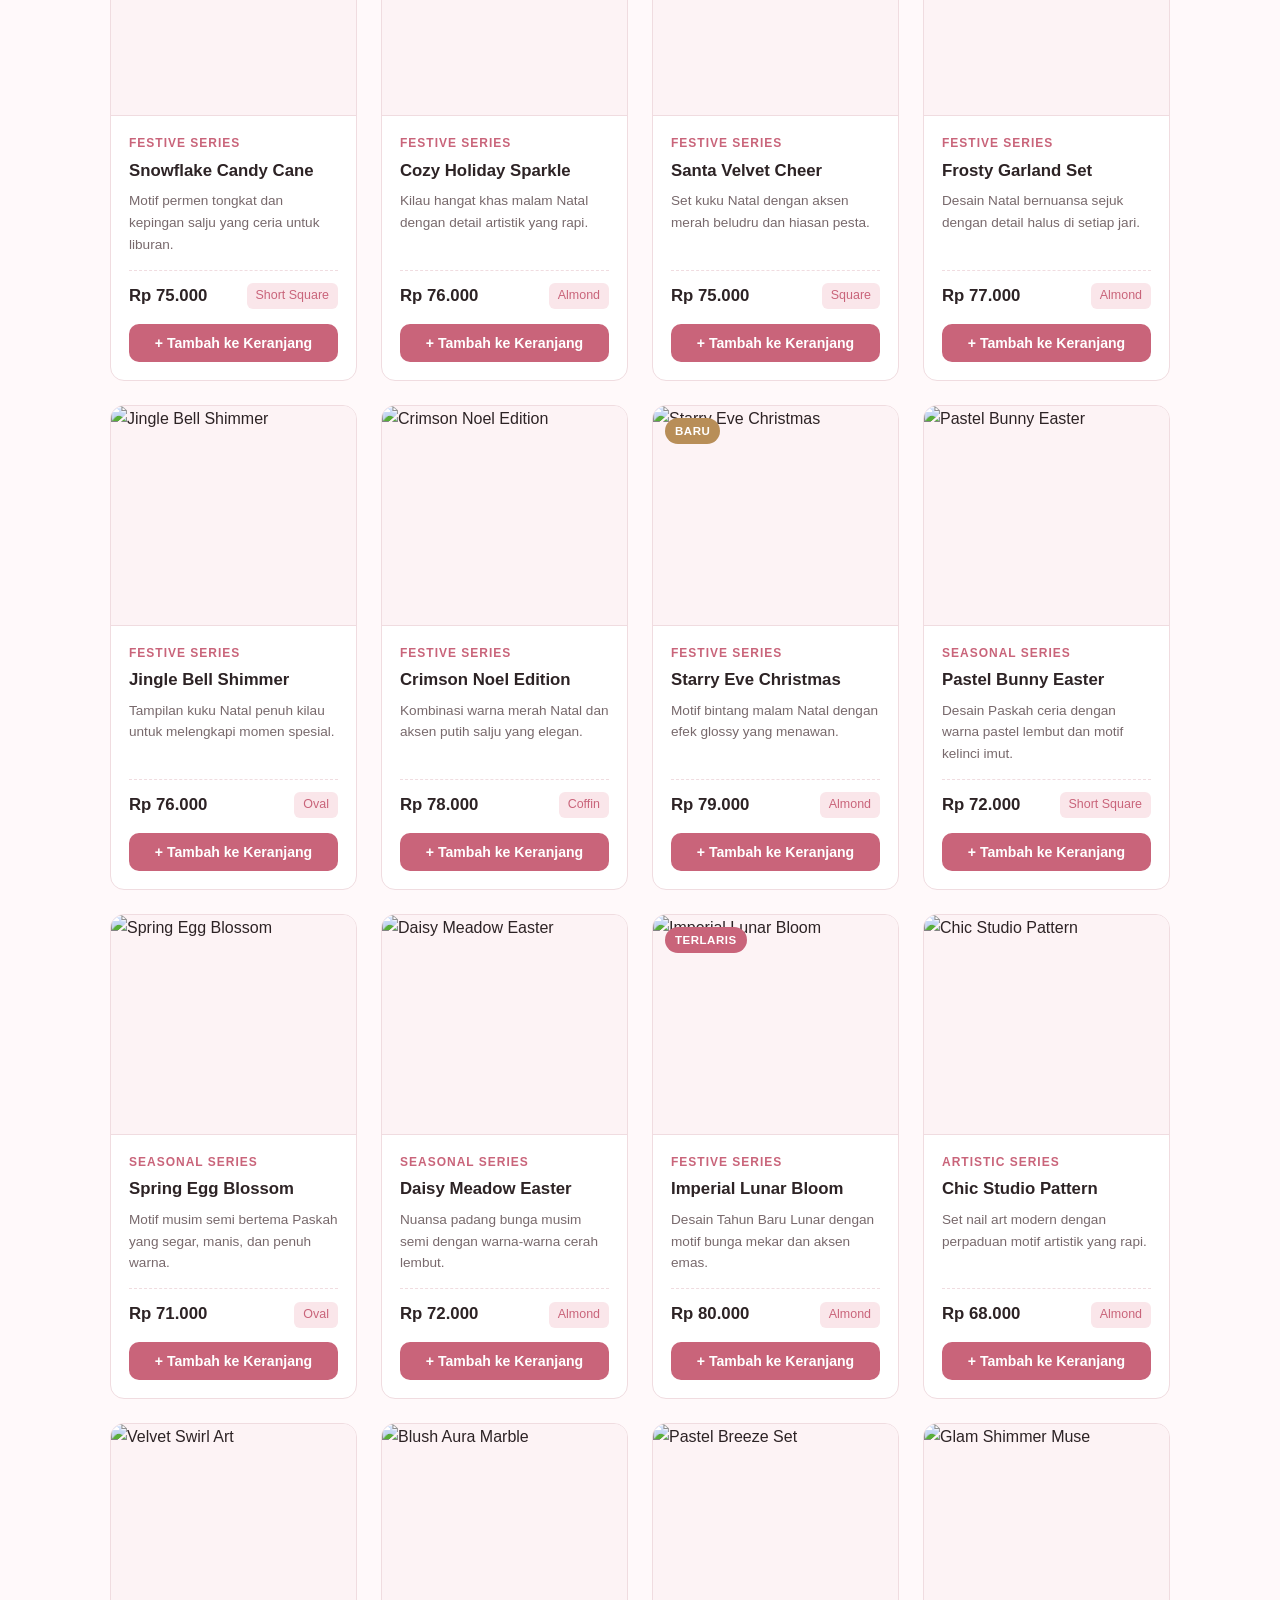
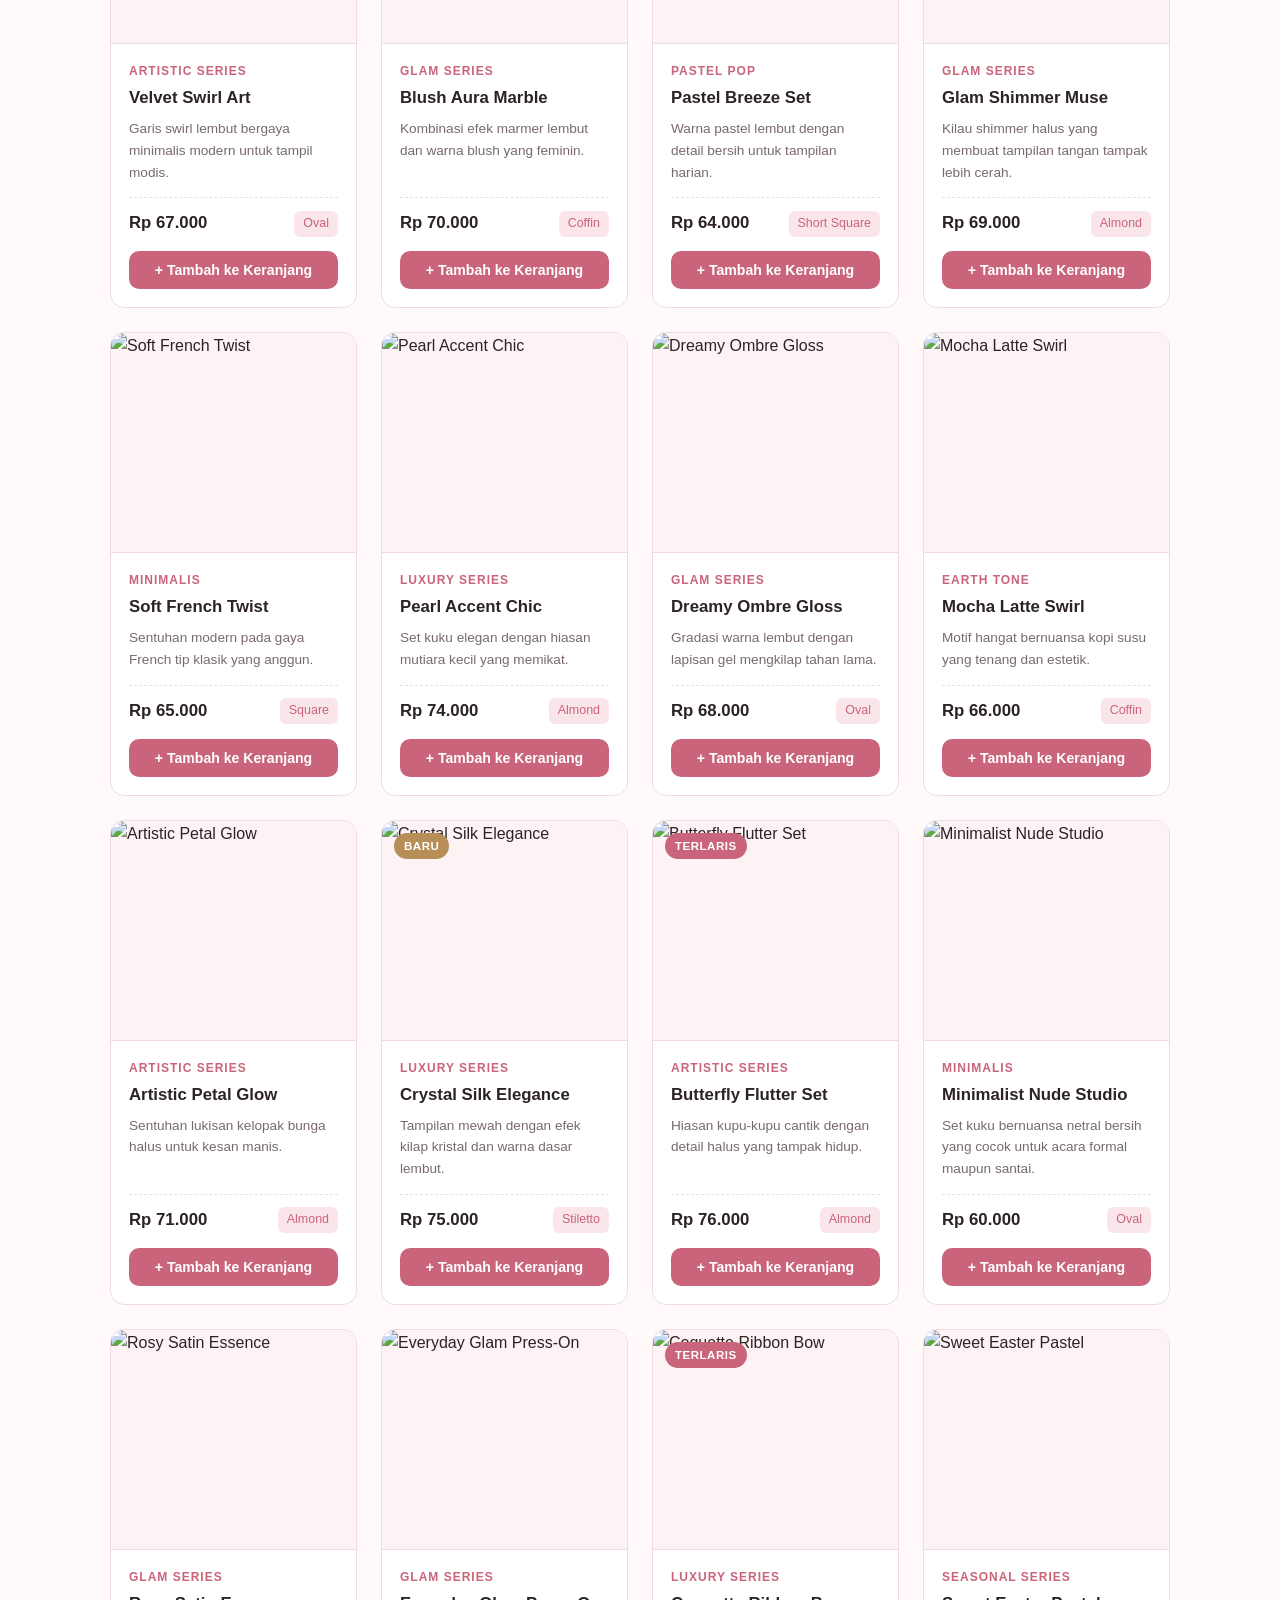
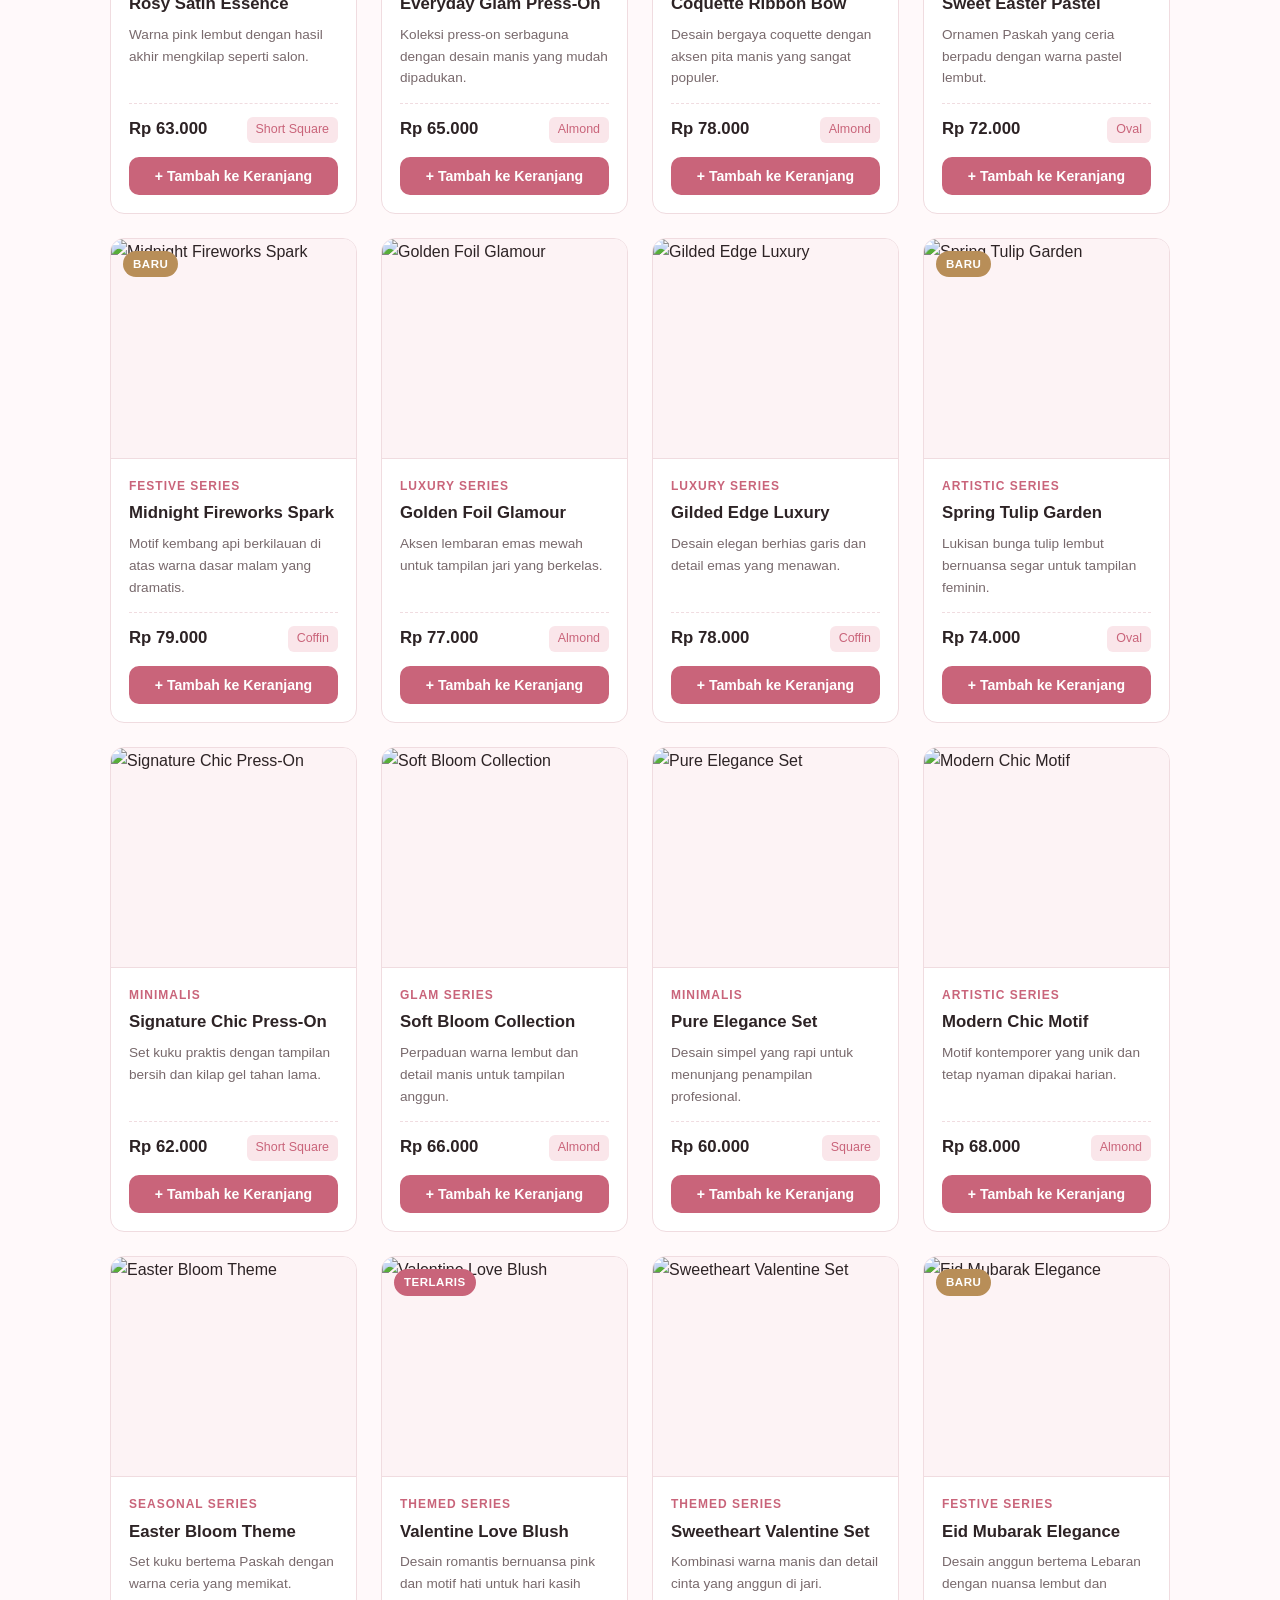
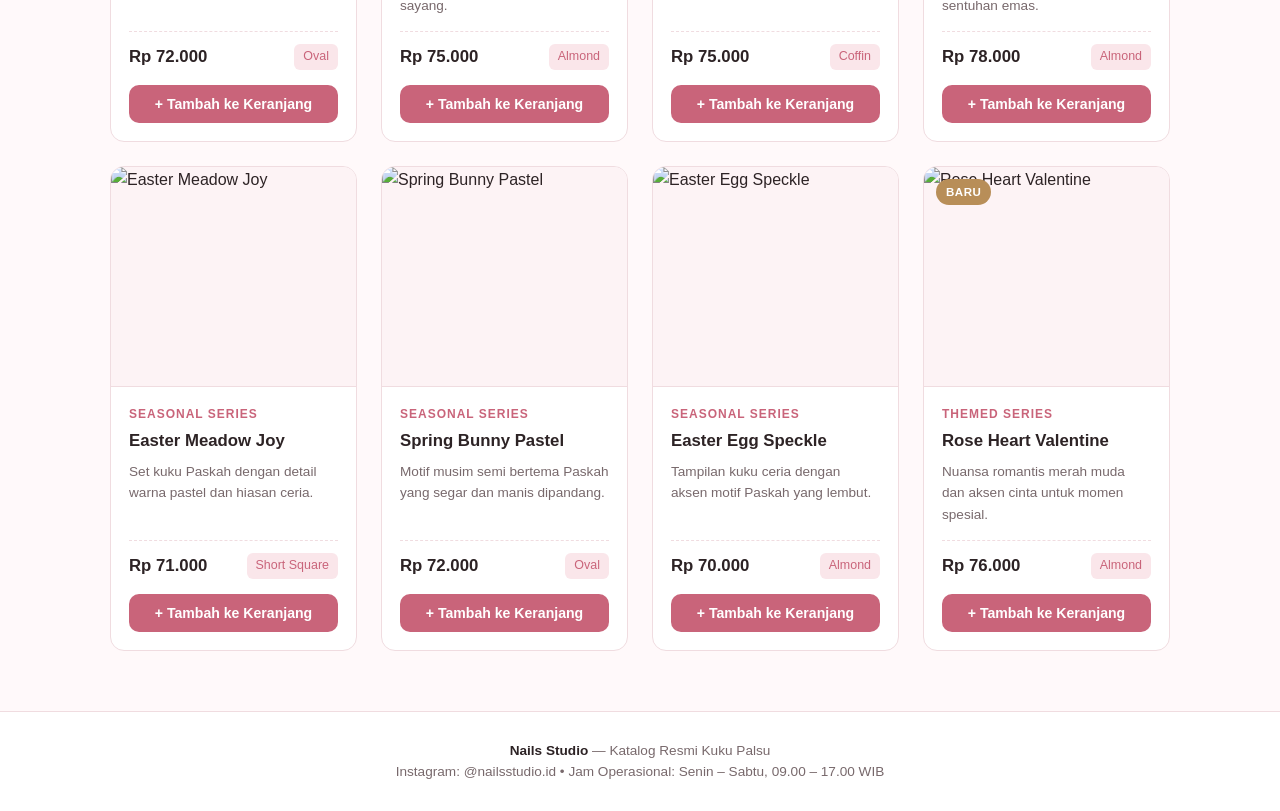
==== commit f6477d5d: "Add files via upload" ====
--- a/index.html
+++ b/index.html
@@ -1,876 +1,111 @@
-<!DOCTYPE html>
-<html lang="id">
-<head>
-  <meta charset="UTF-8" />
-  <meta name="viewport" content="width=device-width, initial-scale=1.0" />
-  <title>Nails Studio — Katalog Kuku Palsu</title>
-  <style>
-    /* Reset & Variabel Warna */
-    :root {
-      --bg-body: #fff9fa;
-      --bg-card: #ffffff;
-      --primary: #c9647a;
-      --primary-light: #fae6ea;
-      --text-main: #2d2325;
-      --text-muted: #78696c;
-      --border: #f0dce0;
-      --gold: #b88e58;
-    }
-
-    * {
-      box-sizing: border-box;
-      margin: 0;
-      padding: 0;
-    }
-
-    body {
-      font-family: -apple-system, BlinkMacSystemFont, "Segoe UI", Roboto, Helvetica, Arial, sans-serif;
-      background-color: var(--bg-body);
-      color: var(--text-main);
-      line-height: 1.6;
-    }
-
-    /* Header */
-    header {
-      background-color: var(--bg-card);
-      border-bottom: 1px solid var(--border);
-      padding: 24px 20px;
-      text-align: center;
-    }
-
-    .brand-name {
-      font-family: Georgia, "Times New Roman", serif;
-      font-size: 2rem;
-      letter-spacing: 2px;
-      color: var(--primary);
-      text-transform: uppercase;
-    }
-
-    .brand-tagline {
-      font-size: 0.9rem;
-      color: var(--text-muted);
-      margin-top: 4px;
-    }
-
-    /* Banner Katalog */
-    .hero {
-      max-width: 1100px;
-      margin: 30px auto 10px;
-      padding: 36px 24px;
-      background: linear-gradient(135deg, #fcebf0 0%, #fff5f7 100%);
-      border: 1px solid var(--border);
-      border-radius: 16px;
-      text-align: center;
-    }
-
-    .hero h1 {
-      font-family: Georgia, "Times New Roman", serif;
-      font-size: 1.8rem;
-      color: var(--text-main);
-      margin-bottom: 10px;
-    }
-
-    .hero p {
-      max-width: 600px;
-      margin: 0 auto;
-      color: var(--text-muted);
-      font-size: 0.95rem;
-    }
-
-    /* Kontainer Katalog */
-    .container {
-      max-width: 1100px;
-      margin: 0 auto;
-      padding: 24px 20px 60px;
-    }
-
-    .section-title {
-      font-family: Georgia, "Times New Roman", serif;
-      font-size: 1.35rem;
-      margin-bottom: 20px;
-      padding-bottom: 10px;
-      border-bottom: 2px solid var(--primary-light);
-      display: flex;
-      justify-content: space-between;
-      align-items: center;
-    }
-
-    .section-count {
-      font-family: sans-serif;
-      font-size: 0.85rem;
-      color: var(--text-muted);
-      font-weight: normal;
-    }
-
-    /* Grid Produk */
-    .catalog-grid {
-      display: grid;
-      grid-template-columns: repeat(auto-fill, minmax(240px, 1fr));
-      gap: 24px;
-    }
-
-    /* Kartu Produk */
-    .product-card {
-      background-color: var(--bg-card);
-      border: 1px solid var(--border);
-      border-radius: 14px;
-      overflow: hidden;
-      display: flex;
-      flex-direction: column;
-    }
-
-    .product-image {
-      background-color: #fdf3f5;
-      height: 220px;
-      position: relative;
-      border-bottom: 1px solid var(--border);
-      overflow: hidden;
-    }
-
-    .product-image img {
-      width: 100%;
-      height: 100%;
-      object-fit: cover;
-      display: block;
-    }
-
-    .badge {
-      position: absolute;
-      top: 12px;
-      left: 12px;
-      background-color: var(--primary);
-      color: #ffffff;
-      font-size: 0.72rem;
-      font-weight: 600;
-      padding: 4px 10px;
-      border-radius: 20px;
-      letter-spacing: 0.5px;
-      text-transform: uppercase;
-      z-index: 1;
-    }
-
-    .badge.gold {
-      background-color: var(--gold);
-    }
-
-    .product-info {
-      padding: 18px;
-      display: flex;
-      flex-direction: column;
-      flex-grow: 1;
-    }
-
-    .product-category {
-      font-size: 0.75rem;
-      color: var(--primary);
-      text-transform: uppercase;
-      letter-spacing: 1px;
-      font-weight: 600;
-      margin-bottom: 4px;
-    }
-
-    .product-title {
-      font-size: 1.05rem;
-      font-weight: 600;
-      color: var(--text-main);
-      margin-bottom: 6px;
-    }
-
-    .product-desc {
-      font-size: 0.85rem;
-      color: var(--text-muted);
-      margin-bottom: 14px;
-      flex-grow: 1;
-    }
-
-    .product-meta {
-      display: flex;
-      justify-content: space-between;
-      align-items: center;
-      padding-top: 12px;
-      border-top: 1px dashed var(--border);
-    }
-
-    .product-price {
-      font-size: 1.05rem;
-      font-weight: 700;
-      color: var(--text-main);
-    }
-
-    .product-shape {
-      font-size: 0.78rem;
-      background-color: var(--primary-light);
-      color: var(--primary);
-      padding: 3px 9px;
-      border-radius: 6px;
-      font-weight: 500;
-    }
-
-    /* Footer */
-    footer {
-      background-color: var(--bg-card);
-      border-top: 1px solid var(--border);
-      text-align: center;
-      padding: 28px 20px;
-      color: var(--text-muted);
-      font-size: 0.85rem;
-    }
-
-    footer strong {
-      color: var(--text-main);
-    }
-
-    /* Responsif Mobile */
-    @media (max-width: 600px) {
-      .hero h1 {
-        font-size: 1.45rem;
-      }
-      .catalog-grid {
-        grid-template-columns: repeat(auto-fill, minmax(165px, 1fr));
-        gap: 14px;
-      }
-      .product-image {
-        height: 170px;
-      }
-      .product-info {
-        padding: 12px;
-      }
-    }
-  </style>
-</head>
-<body>
-
-  <!-- Header Toko -->
-  <header>
-    <div class="brand-name">Nails Studio</div>
-    <div class="brand-tagline">Koleksi Kuku Palsu Handmade &amp; Reusable Press-On Nails</div>
-  </header>
-
-  <!-- Banner Informasi -->
-  <section class="hero">
-    <h1>Katalog Koleksi Terbaru</h1>
-    <p>
-      Setiap set berisi 10–24 pcs kuku palsu premium dengan lem gel, kikir mini, dan pendorong kutikula.
-      Tampilan salon instan dalam hitungan menit.
-    </p>
-  </section>
-
-  <!-- Daftar Katalog -->
-  <main class="container">
-    <div class="section-title">
-      <span>Semua Produk</span>
-      <span class="section-count" id="total-produk">0 Produk</span>
-    </div>
-
-    <div class="catalog-grid" id="catalog-grid">
-      <!-- Kartu produk akan dirender oleh JavaScript -->
-    </div>
-  </main>
-
-  <!-- Footer Statis -->
-  <footer>
-    <p><strong>Nails Studio</strong> — Katalog Resmi Kuku Palsu</p>
-    <p>Instagram: @nailsstudio.id &bull; Jam Operasional: Senin – Sabtu, 09.00 – 17.00 WIB</p>
-  </footer>
-
-  <script>
-    // Data statis 56 produk kuku palsu dengan file gambar dari folder 'kuku'
-    const produkKuku = [
-      {
-        nama: "Colorful Pop Art",
-        kategori: "Artistic Series",
-        deskripsi: "Desain pop art penuh warna cerah yang ekspresif dan playful.",
-        harga: "Rp 75.000",
-        bentuk: "Coffin",
-        badge: "Baru",
-        badgeTipe: "gold",
-        gambar: "kuku/Colorful_pop_art_fake_nails_78669720.jpg"
-      },
-      {
-        nama: "Cosmic Star Galaxy",
-        kategori: "Fantasy Series",
-        deskripsi: "Motif galaksi bertabur bintang kosmik dengan kilau malam.",
-        harga: "Rp 78.000",
-        bentuk: "Almond",
-        badge: "Terlaris",
-        badgeTipe: "",
-        gambar: "kuku/Cosmic_star_false_nails_set_d43e1803.jpg"
-      },
-      {
-        nama: "Cowboy Western Theme",
-        kategori: "Themed Series",
-        deskripsi: "Set kuku bertema koboi western dengan detail unik dan artistik.",
-        harga: "Rp 74.000",
-        bentuk: "Square",
-        badge: "",
-        badgeTipe: "",
-        gambar: "kuku/Cowboy_western_themed_fake_nails_32489ec9.jpg"
-      },
-      {
-        nama: "Cyberpunk Neon Grid",
-        kategori: "Futuristic",
-        deskripsi: "Gaya cyberpunk modern dengan aksen garis futuristik yang tajam.",
-        harga: "Rp 82.000",
-        bentuk: "Stiletto",
-        badge: "Baru",
-        badgeTipe: "gold",
-        gambar: "kuku/Cyberpunk_fake_nail_set_arranged_5f8aaea8.jpg"
-      },
-      {
-        nama: "Soft Ivory Classic",
-        kategori: "Minimalis",
-        deskripsi: "Tampilan bersih warna gading lembut untuk kesan anggun sehari-hari.",
-        harga: "Rp 55.000",
-        bentuk: "Oval",
-        badge: "",
-        badgeTipe: "",
-        gambar: "kuku/Fake_nails_arranged_on_background_f6d56919.jpg"
-      },
-      {
-        nama: "Studio Signature Display",
-        kategori: "Glam Series",
-        deskripsi: "Set pilihan studio dengan perpaduan kilap gel yang tahan lama.",
-        harga: "Rp 65.000",
-        bentuk: "Almond",
-        badge: "",
-        badgeTipe: "",
-        gambar: "kuku/Fake_nails_catalog_display_88e57e71.jpg"
-      },
-      {
-        nama: "Nude Glossy Essential",
-        kategori: "Minimalis",
-        deskripsi: "Warna nude natural dengan lapisan akhir mengkilap sempurna.",
-        harga: "Rp 56.000",
-        bentuk: "Short Square",
-        badge: "Terlaris",
-        badgeTipe: "",
-        gambar: "kuku/Fake_nails_catalog_photo_0fd3c44e.jpg"
-      },
-      {
-        nama: "Silk Pearl Finish",
-        kategori: "Glam Series",
-        deskripsi: "Efek kilau mutiara sutra yang lembut dan mewah di jari.",
-        harga: "Rp 68.000",
-        bentuk: "Almond",
-        badge: "",
-        badgeTipe: "",
-        gambar: "kuku/Fake_nails_catalog_photo_ef719f4c.jpg"
-      },
-      {
-        nama: "Frozen Ice Crystal",
-        kategori: "Fantasy Series",
-        deskripsi: "Nuansa biru es dingin dengan detail kristal salju berkilauan.",
-        harga: "Rp 79.000",
-        bentuk: "Coffin",
-        badge: "Baru",
-        badgeTipe: "gold",
-        gambar: "kuku/Fake_nails_frozen_design_set_d3a969c8.jpg"
-      },
-      {
-        nama: "Magic Fantasy Aura",
-        kategori: "Fantasy Series",
-        deskripsi: "Desain magis penuh warna fantasi dengan sentuhan shimmer.",
-        harga: "Rp 80.000",
-        bentuk: "Almond",
-        badge: "",
-        badgeTipe: "",
-        gambar: "kuku/Fake_nails_magic_fantasy_set_17ac94b5.jpg"
-      },
-      {
-        nama: "Sweet Pastel Neat",
-        kategori: "Pastel Pop",
-        deskripsi: "Pilihan warna pastel manis yang rapi untuk tampilan kasual.",
-        harga: "Rp 58.000",
-        bentuk: "Oval",
-        badge: "",
-        badgeTipe: "",
-        gambar: "kuku/Fake_nails_neatly_arranged_dffa1284.jpg"
-      },
-      {
-        nama: "Blush Satin Set",
-        kategori: "Glam Series",
-        deskripsi: "Rona merah muda lembut dengan hasil akhir satin yang halus.",
-        harga: "Rp 62.000",
-        bentuk: "Almond",
-        badge: "",
-        badgeTipe: "",
-        gambar: "kuku/Fake_nails_set_arranged_5a3bf7e6.jpg"
-      },
-      {
-        nama: "Minimalist Cream Set",
-        kategori: "Minimalis",
-        deskripsi: "Warna krem netral yang mudah dipadukan dengan berbagai busana.",
-        harga: "Rp 55.000",
-        bentuk: "Square",
-        badge: "",
-        badgeTipe: "",
-        gambar: "kuku/Fake_nails_set_arranged_neatly_c0f2f83c.jpg"
-      },
-      {
-        nama: "Chic Everyday Nails",
-        kategori: "Minimalis",
-        deskripsi: "Desain simpel dan modern yang nyaman dipakai beraktivitas.",
-        harga: "Rp 57.000",
-        bentuk: "Short Square",
-        badge: "",
-        badgeTipe: "",
-        gambar: "kuku/Fake_nails_set_displayed_16c67bd7.jpg"
-      },
-      {
-        nama: "Warm Beige Gloss",
-        kategori: "Earth Tone",
-        deskripsi: "Nuansa beige hangat dengan kilap salon yang elegan.",
-        harga: "Rp 59.000",
-        bentuk: "Oval",
-        badge: "",
-        badgeTipe: "",
-        gambar: "kuku/Fake_nails_set_on_background_d0d4da56.jpg"
-      },
-      {
-        nama: "Soft Velvet Fabric",
-        kategori: "Glam Series",
-        deskripsi: "Tampilan kuku lembut bergaya feminin dengan detail manis.",
-        harga: "Rp 64.000",
-        bentuk: "Almond",
-        badge: "",
-        badgeTipe: "",
-        gambar: "kuku/Fake_nails_set_on_fabric_3f554c6d.jpg"
-      },
-      {
-        nama: "Rosewood Shine",
-        kategori: "Earth Tone",
-        deskripsi: "Warna rosewood klasik yang memberikan kesan dewasa dan rapi.",
-        harga: "Rp 63.000",
-        bentuk: "Coffin",
-        badge: "",
-        badgeTipe: "",
-        gambar: "kuku/Fake_nails_set_on_fabric_8171364c.jpg"
-      },
-      {
-        nama: "Artisan Motif Set",
-        kategori: "Artistic Series",
-        deskripsi: "Set kuku bermotif artistik dengan detail lukisan tangan.",
-        harga: "Rp 72.000",
-        bentuk: "Almond",
-        badge: "",
-        badgeTipe: "",
-        gambar: "kuku/Fake_nails_set_with_design_51118adc.jpg"
-      },
-      {
-        nama: "Spy Movie Noir",
-        kategori: "Themed Series",
-        deskripsi: "Desain misterius terinspirasi film mata-mata yang sleek dan tegas.",
-        harga: "Rp 76.000",
-        bentuk: "Stiletto",
-        badge: "Baru",
-        badgeTipe: "gold",
-        gambar: "kuku/Fake_nails_spy_movie_design_c2102cfa.jpg"
-      },
-      {
-        nama: "Festive Lantern Glow",
-        kategori: "Themed Series",
-        deskripsi: "Motif lentera hangat yang meriah dengan sentuhan warna cerah.",
-        harga: "Rp 74.000",
-        bentuk: "Almond",
-        badge: "",
-        badgeTipe: "",
-        gambar: "kuku/Fake_nails_with_lantern_design_902b63a3.jpg"
-      },
-      {
-        nama: "Pirate Adventure Set",
-        kategori: "Themed Series",
-        deskripsi: "Set kuku bertema bajak laut dengan ornamen klasik yang unik.",
-        harga: "Rp 75.000",
-        bentuk: "Coffin",
-        badge: "",
-        badgeTipe: "",
-        gambar: "kuku/Fake_nails_with_pirate_design_bc8521db.jpg"
-      },
-      {
-        nama: "Sweet Strawberry Berry",
-        kategori: "Pastel Pop",
-        deskripsi: "Desain buah stroberi imut di atas warna dasar lembut yang segar.",
-        harga: "Rp 69.000",
-        bentuk: "Short Square",
-        badge: "Terlaris",
-        badgeTipe: "",
-        gambar: "kuku/Fake_nails_with_strawberry_design_1ad7c828.jpg"
-      },
-      {
-        nama: "Blush Rose Silk",
-        kategori: "Glam Series",
-        deskripsi: "Nuansa pink lembut dengan kilau halus yang menawan.",
-        harga: "Rp 65.000",
-        bentuk: "Almond",
-        badge: "",
-        badgeTipe: "",
-        gambar: "kuku/False_nails_arranged_on_fabric_02218fe2.jpg"
-      },
-      {
-        nama: "Velvet Nude Chic",
-        kategori: "Minimalis",
-        deskripsi: "Warna nude natural yang cocok untuk tampilan sehari-hari.",
-        harga: "Rp 58.000",
-        bentuk: "Oval",
-        badge: "",
-        badgeTipe: "",
-        gambar: "kuku/False_nails_arranged_on_fabric_404a9257.jpg"
-      },
-      {
-        nama: "Pearl Shimmer Set",
-        kategori: "Glam Series",
-        deskripsi: "Sentuhan akhir mutiara berkilau untuk kesan anggun dan rapi.",
-        harga: "Rp 72.000",
-        bentuk: "Coffin",
-        badge: "",
-        badgeTipe: "",
-        gambar: "kuku/False_nails_arranged_on_fabric_47e4c301.jpg"
-      },
-      {
-        nama: "Soft Pastel Dream",
-        kategori: "Pastel Pop",
-        deskripsi: "Perpaduan warna pastel lembut yang manis dan segar.",
-        harga: "Rp 60.000",
-        bentuk: "Short Square",
-        badge: "",
-        badgeTipe: "",
-        gambar: "kuku/False_nails_arranged_on_fabric_4ea9c67b.jpg"
-      },
-      {
-        nama: "Rosy Petal Gloss",
-        kategori: "Glam Series",
-        deskripsi: "Kilap gel bening dengan rona kelopak mawar yang cantik.",
-        harga: "Rp 64.000",
-        bentuk: "Almond",
-        badge: "",
-        badgeTipe: "",
-        gambar: "kuku/False_nails_arranged_on_fabric_8e0005de.jpg"
-      },
-      {
-        nama: "Mocha Cream Satin",
-        kategori: "Earth Tone",
-        deskripsi: "Warna cokelat susu hangat dengan hasil akhir satin halus.",
-        harga: "Rp 59.000",
-        bentuk: "Oval",
-        badge: "",
-        badgeTipe: "",
-        gambar: "kuku/False_nails_arranged_on_fabric_9025b94e.jpg"
-      },
-      {
-        nama: "Crystal Dew Drop",
-        kategori: "Luxury Series",
-        deskripsi: "Tampilan jernih berkilau dengan detail aksen elegan.",
-        harga: "Rp 75.000",
-        bentuk: "Coffin",
-        badge: "",
-        badgeTipe: "",
-        gambar: "kuku/False_nails_arranged_on_fabric_9ebebbdc.jpg"
-      },
-      {
-        nama: "Berry Wine Glaze",
-        kategori: "Bold Series",
-        deskripsi: "Warna merah berry pekat yang berani dan berkelas.",
-        harga: "Rp 62.000",
-        bentuk: "Stiletto",
-        badge: "",
-        badgeTipe: "",
-        gambar: "kuku/False_nails_arranged_on_fabric_a61f3acd.jpg"
-      },
-      {
-        nama: "Lavender Mist Set",
-        kategori: "Pastel Pop",
-        deskripsi: "Ungu lavender muda dengan kilau lembut yang menenangkan.",
-        harga: "Rp 63.000",
-        bentuk: "Almond",
-        badge: "",
-        badgeTipe: "",
-        gambar: "kuku/False_nails_arranged_on_fabric_bf83b364.jpg"
-      },
-      {
-        nama: "Caramel Swirl Matte",
-        kategori: "Earth Tone",
-        deskripsi: "Nuansa karamel hangat dengan tekstur matte beludru.",
-        harga: "Rp 61.000",
-        bentuk: "Square",
-        badge: "",
-        badgeTipe: "",
-        gambar: "kuku/False_nails_arranged_on_fabric_c793467b.jpg"
-      },
-      {
-        nama: "Peach Blossom Aura",
-        kategori: "Pastel Pop",
-        deskripsi: "Efek gradasi warna persik lembut di bagian tengah kuku.",
-        harga: "Rp 68.000",
-        bentuk: "Oval",
-        badge: "",
-        badgeTipe: "",
-        gambar: "kuku/False_nails_arranged_on_fabric_d420aa6b.jpg"
-      },
-      {
-        nama: "Champagne Sparkle",
-        kategori: "Luxury Series",
-        deskripsi: "Kilau glitter champagne yang cocok untuk acara pesta malam.",
-        harga: "Rp 76.000",
-        bentuk: "Coffin",
-        badge: "",
-        badgeTipe: "",
-        gambar: "kuku/False_nails_arranged_on_fabric_e8a153c4.jpg"
-      },
-      {
-        nama: "Milky White Pure",
-        kategori: "Minimalis",
-        deskripsi: "Putih susu transparan yang bersih, rapi, dan modern.",
-        harga: "Rp 55.000",
-        bentuk: "Short Square",
-        badge: "",
-        badgeTipe: "",
-        gambar: "kuku/False_nails_arranged_on_fabric_f392a3a3.jpg"
-      },
-      {
-        nama: "Ruby Velvet Shine",
-        kategori: "Bold Series",
-        deskripsi: "Merah rubi elegan dengan efek kilau mewah seperti kuteks gel.",
-        harga: "Rp 70.000",
-        bentuk: "Almond",
-        badge: "",
-        badgeTipe: "",
-        gambar: "kuku/False_nails_arranged_on_fabric_f96d4393.jpg"
-      },
-      {
-        nama: "Dusty Mauve Classic",
-        kategori: "Glam Series",
-        deskripsi: "Perpaduan warna mauve lembut yang cocok untuk semua warna kulit.",
-        harga: "Rp 62.000",
-        bentuk: "Oval",
-        badge: "",
-        badgeTipe: "",
-        gambar: "kuku/False_nails_arranged_on_fabric_fa334f2e.jpg"
-      },
-      {
-        nama: "Satin Pink Display",
-        kategori: "Glam Series",
-        deskripsi: "Koleksi pink satin elegan dengan tampilan halus dan rapi.",
-        harga: "Rp 64.000",
-        bentuk: "Almond",
-        badge: "",
-        badgeTipe: "",
-        gambar: "kuku/False_nails_catalog_photo_arrang._e7fdd28a.jpg"
-      },
-      {
-        nama: "Pearl Ivory Catalog",
-        kategori: "Minimalis",
-        deskripsi: "Warna gading mutiara yang cocok untuk acara formal dan wisuda.",
-        harga: "Rp 66.000",
-        bentuk: "Oval",
-        badge: "",
-        badgeTipe: "",
-        gambar: "kuku/False_nails_catalog_photo_display_78fd32d6.jpg"
-      },
-      {
-        nama: "Pure White Linen",
-        kategori: "Minimalis",
-        deskripsi: "Nuansa putih bersih minimalis dengan kilau lembut.",
-        harga: "Rp 56.000",
-        bentuk: "Square",
-        badge: "",
-        badgeTipe: "",
-        gambar: "kuku/False_nails_on_white_fabric_245d3cef.jpg"
-      },
-      {
-        nama: "Natural Sheen Set",
-        kategori: "Minimalis",
-        deskripsi: "Tampilan kuku sehat alami dengan efek kilap bening.",
-        harga: "Rp 55.000",
-        bentuk: "Short Square",
-        badge: "",
-        badgeTipe: "",
-        gambar: "kuku/False_nails_set_on_display_6f18564a.jpg"
-      },
-      {
-        nama: "Soft Blush Display",
-        kategori: "Glam Series",
-        deskripsi: "Rona pink merona yang manis dan feminin untuk harian.",
-        harga: "Rp 63.000",
-        bentuk: "Almond",
-        badge: "",
-        badgeTipe: "",
-        gambar: "kuku/False_nails_set_on_display_b8c196db.jpg"
-      },
-      {
-        nama: "Silk Taupe Collection",
-        kategori: "Earth Tone",
-        deskripsi: "Warna taupe netral yang tenang dan berkelas.",
-        harga: "Rp 60.000",
-        bentuk: "Oval",
-        badge: "",
-        badgeTipe: "",
-        gambar: "kuku/False_nails_set_on_fabric_7dc1578e.jpg"
-      },
-      {
-        nama: "Classic French Design",
-        kategori: "Minimalis",
-        deskripsi: "Desain ujung putih klasik yang bersih dan elegan untuk segala acara.",
-        harga: "Rp 55.000",
-        bentuk: "Square",
-        badge: "Terlaris",
-        badgeTipe: "",
-        gambar: "kuku/False_nails_with_French_design_338985b0.jpg"
-      },
-      {
-        nama: "Romantic Rose Garden",
-        kategori: "Artistic Series",
-        deskripsi: "Hiasan bunga mawar lembut yang romantis dan anggun.",
-        harga: "Rp 73.000",
-        bentuk: "Almond",
-        badge: "",
-        badgeTipe: "",
-        gambar: "kuku/False_nails_with_rose_design_2f279d41.jpg"
-      },
-      {
-        nama: "Futuristic Neon Glow",
-        kategori: "Futuristic",
-        deskripsi: "Warna neon menyala bergaya futuristik yang mencuri perhatian.",
-        harga: "Rp 80.000",
-        bentuk: "Coffin",
-        badge: "Baru",
-        badgeTipe: "gold",
-        gambar: "kuku/Futuristic_neon_fake_nails_set_c7ecec72.jpg"
-      },
-      {
-        nama: "Gold Marble Luxury",
-        kategori: "Luxury Series",
-        deskripsi: "Set kuku bermotif marmer mewah dengan aksen guratan emas.",
-        harga: "Rp 79.000",
-        bentuk: "Almond",
-        badge: "Terlaris",
-        badgeTipe: "",
-        gambar: "kuku/Gold_marble_false_nails_set_c94f5cff.jpg"
-      },
-      {
-        nama: "Gothic Horror Noir",
-        kategori: "Themed Series",
-        deskripsi: "Set kuku bernuansa gothic gelap yang dramatis dan artistik.",
-        harga: "Rp 78.000",
-        bentuk: "Stiletto",
-        badge: "",
-        badgeTipe: "",
-        gambar: "kuku/Gothic_horror_fake_nails_set_613c80d1.jpg"
-      },
-      {
-        nama: "Kuromi Cute Rebel",
-        kategori: "Character Series",
-        deskripsi: "Set kuku bertema Kuromi dengan perpaduan warna hitam dan ungu imut.",
-        harga: "Rp 85.000",
-        bentuk: "Almond",
-        badge: "Terlaris",
-        badgeTipe: "",
-        gambar: "kuku/Kuromi_themed_fake_nails_set_919060cd.jpg"
-      },
-      {
-        nama: "Pastel Romantic Anime",
-        kategori: "Character Series",
-        deskripsi: "Nuansa anime romantis berwarna pastel yang manis dan dreamy.",
-        harga: "Rp 82.000",
-        bentuk: "Oval",
-        badge: "Baru",
-        badgeTipe: "gold",
-        gambar: "kuku/Pastel_romantic_anime_fake_nails_ef19e44d.jpg"
-      },
-      {
-        nama: "Post-Apocalyptic Edge",
-        kategori: "Themed Series",
-        deskripsi: "Desain tekstur metalik industrial yang unik dan berani.",
-        harga: "Rp 79.000",
-        bentuk: "Stiletto",
-        badge: "",
-        badgeTipe: "",
-        gambar: "kuku/Post-apocalyptic_fake_nail_set_17bde851.jpg"
-      },
-      {
-        nama: "Red Rose Velvet",
-        kategori: "Bold Series",
-        deskripsi: "Motif mawar merah menyala yang romantis dan memikat.",
-        harga: "Rp 74.000",
-        bentuk: "Coffin",
-        badge: "",
-        badgeTipe: "",
-        gambar: "kuku/Red_rose_fake_nails_set_2fb9480b.jpg"
-      },
-      {
-        nama: "Retro Synthwave 80s",
-        kategori: "Futuristic",
-        deskripsi: "Gradasi warna retro synthwave neon khas era 80-an.",
-        harga: "Rp 77.000",
-        bentuk: "Coffin",
-        badge: "",
-        badgeTipe: "",
-        gambar: "kuku/Retro_synthwave_fake_nails_set_8fcb269b.jpg"
-      },
-      {
-        nama: "Ruby Red Glamour",
-        kategori: "Bold Series",
-        deskripsi: "Merah rubi pekat berkilau untuk tampilan mewah dan percaya diri.",
-        harga: "Rp 68.000",
-        bentuk: "Almond",
-        badge: "Terlaris",
-        badgeTipe: "",
-        gambar: "kuku/Ruby_red_fake_nails_set_6618d3d3.jpg"
-      },
-      {
-        nama: "Little Twin Stars Dream",
-        kategori: "Character Series",
-        deskripsi: "Tema Little Twin Stars bernuansa biru dan pink pastel yang menggemaskan.",
-        harga: "Rp 85.000",
-        bentuk: "Short Square",
-        badge: "Baru",
-        badgeTipe: "gold",
-        gambar: "kuku/Sanrio_Little_Twin_Stars_fake_9047ae92.jpg"
-      },
-      {
-        nama: "Swan Lake Ballet",
-        kategori: "Luxury Series",
-        deskripsi: "Terinspirasi keanggunan balet Swan Lake dengan detail mutiara dan pita.",
-        harga: "Rp 84.000",
-        bentuk: "Almond",
-        badge: "Baru",
-        badgeTipe: "gold",
-        gambar: "kuku/Swan_Lake_fake_nails_set_199d1821.jpg"
-      }
-    ];
-
-    // Merender daftar produk ke dalam grid katalog
-    document.addEventListener("DOMContentLoaded", () => {
-      const grid = document.getElementById("catalog-grid");
-      const totalLabel = document.getElementById("total-produk");
-
-      totalLabel.textContent = `${produkKuku.length} Produk`;
-
-      const htmlProduk = produkKuku.map((item) => {
-        const badgeHtml = item.badge
-          ? `<span class="badge ${item.badgeTipe}">${item.badge}</span>`
-          : "";
-
-        return `
-          <article class="product-card">
-            <div class="product-image">
-              ${badgeHtml}
-              <img src="${item.gambar}" alt="${item.nama}" loading="lazy" />
-            </div>
-            <div class="product-info">
-              <div class="product-category">${item.kategori}</div>
-              <h2 class="product-title">${item.nama}</h2>
-              <p class="product-desc">${item.deskripsi}</p>
-              <div class="product-meta">
-                <span class="product-price">${item.harga}</span>
-                <span class="product-shape">${item.bentuk}</span>
-              </div>
-            </div>
-          </article>
-        `;
-      }).join("");
-
-      grid.innerHTML = htmlProduk;
-    });
-  </script>
-</body>
-</html>
+<!DOCTYPE html>
+<html lang="id">
+<head>
+  <meta charset="UTF-8" />
+  <meta name="viewport" content="width=device-width, initial-scale=1.0" />
+  <title>Nails Studio — Katalog Kuku Palsu</title>
+  <link rel="stylesheet" href="style.css" />
+</head>
+<body>
+
+  <div id="site-topbar"></div>
+
+  <header class="hero-wrap">
+    <section class="hero">
+      <span class="brand-tag">Koleksi Kuku Palsu Handmade &amp; Reusable Press-On Nails</span>
+      <h1>Katalog Koleksi Terbaru</h1>
+      <p>
+        Setiap set berisi 10–24 pcs kuku palsu premium dengan lem gel, kikir mini, dan pendorong kutikula.
+        Tampilan salon instan dalam hitungan menit.
+      </p>
+    </section>
+  </header>
+
+  <main class="container">
+    <div class="section-title">
+      <span>Semua Produk</span>
+      <span class="section-count" id="total-produk">0 Produk</span>
+    </div>
+
+    <div class="catalog-grid" id="catalog-grid"></div>
+  </main>
+
+  <footer>
+    <p><strong>Nails Studio</strong> — Katalog Resmi Kuku Palsu</p>
+    <p>Instagram: @nailsstudio.id &bull; Jam Operasional: Senin – Sabtu, 09.00 – 17.00 WIB</p>
+  </footer>
+
+  <script src="app.js"></script>
+  <script>
+    (function () {
+      const store = window.NSStore;
+      store.renderTopbar("katalog");
+
+      const grid = document.getElementById("catalog-grid");
+      const totalLabel = document.getElementById("total-produk");
+
+      function getQtyInCart(productId) {
+        const found = store.getCart().find(function (c) {
+          return c.id === productId;
+        });
+        return found ? found.qty : 0;
+      }
+
+      function renderKatalog() {
+        const produk = store.produkKuku;
+        totalLabel.textContent = produk.length + " Produk";
+
+        grid.innerHTML = produk.map(function (item) {
+          const badgeHtml = item.badge
+            ? '<span class="badge ' + store.escapeHtml(item.badgeTipe) + '">' + store.escapeHtml(item.badge) + "</span>"
+            : "";
+
+          const inCart = getQtyInCart(item.id);
+          const btnText = inCart > 0
+            ? "+ Tambah Lagi (" + inCart + " di keranjang)"
+            : "+ Tambah ke Keranjang";
+
+          return (
+            '<article class="product-card">' +
+            '  <div class="product-image">' +
+            '    ' + badgeHtml +
+            '    <img src="' + store.escapeHtml(item.gambar) + '" alt="' + store.escapeHtml(item.nama) + '" loading="lazy" />' +
+            '  </div>' +
+            '  <div class="product-info">' +
+            '    <div class="product-category">' + store.escapeHtml(item.kategori) + '</div>' +
+            '    <h2 class="product-title">' + store.escapeHtml(item.nama) + '</h2>' +
+            '    <p class="product-desc">' + store.escapeHtml(item.deskripsi) + '</p>' +
+            '    <div class="product-meta">' +
+            '      <span class="product-price">' + store.escapeHtml(item.harga) + '</span>' +
+            '      <span class="product-shape">' + store.escapeHtml(item.bentuk) + '</span>' +
+            '    </div>' +
+            '    <button type="button" class="btn btn-primary btn-block btn-add-cart" data-id="' + store.escapeHtml(item.id) + '">' +
+            '      ' + btnText +
+            '    </button>' +
+            '  </div>' +
+            '</article>'
+          );
+        }).join("");
+      }
+
+      grid.addEventListener("click", function (e) {
+        const btn = e.target.closest(".btn-add-cart");
+        if (!btn) return;
+        const id = btn.getAttribute("data-id");
+        const item = store.produkKuku.find(function (p) { return p.id === id; });
+        if (!item) return;
+
+        store.addToCart(id, 1);
+        store.showToast(item.nama + " ditambahkan ke keranjang");
+        renderKatalog();
+      });
+
+      store.onRealtimeUpdate(function () {
+        renderKatalog();
+      });
+
+      renderKatalog();
+    })();
+  </script>
+</body>
+</html>
--- a/style.css
+++ b/style.css
@@ -0,0 +1,844 @@
+:root {
+  --bg-body: #fff9fa;
+  --bg-card: #ffffff;
+  --primary: #c9647a;
+  --primary-hover: #b35268;
+  --primary-light: #fae6ea;
+  --text-main: #2d2325;
+  --text-muted: #78696c;
+  --border: #f0dce0;
+  --gold: #b88e58;
+  --gold-hover: #9f7846;
+  --danger: #b5453a;
+  --danger-bg: #fbeeed;
+  --success: #2f7d4c;
+  --success-bg: #ebf7ef;
+  --warning: #9c6b19;
+  --warning-bg: #fdf5e6;
+}
+
+* {
+  box-sizing: border-box;
+  margin: 0;
+  padding: 0;
+}
+
+body {
+  font-family: -apple-system, BlinkMacSystemFont, "Segoe UI", Roboto, Helvetica, Arial, sans-serif;
+  background-color: var(--bg-body);
+  color: var(--text-main);
+  line-height: 1.6;
+  min-height: 100vh;
+  display: flex;
+  flex-direction: column;
+}
+
+a {
+  color: inherit;
+  text-decoration: none;
+}
+
+/* Top Navigation */
+.topbar {
+  background-color: var(--bg-card);
+  border-bottom: 1px solid var(--border);
+  position: sticky;
+  top: 0;
+  z-index: 50;
+}
+
+.topbar-inner {
+  max-width: 1100px;
+  margin: 0 auto;
+  padding: 16px 20px;
+  display: flex;
+  justify-content: space-between;
+  align-items: center;
+  gap: 16px;
+  flex-wrap: wrap;
+}
+
+.topbar-brand {
+  font-family: Georgia, "Times New Roman", serif;
+  font-size: 1.45rem;
+  letter-spacing: 2px;
+  color: var(--primary);
+  text-transform: uppercase;
+  font-weight: 700;
+  display: inline-flex;
+  align-items: center;
+  gap: 8px;
+}
+
+.topbar-brand span {
+  font-family: -apple-system, BlinkMacSystemFont, "Segoe UI", Roboto, Helvetica, Arial, sans-serif;
+  color: var(--gold);
+  font-size: 0.7rem;
+  letter-spacing: 0.12em;
+  font-weight: 600;
+}
+
+.topbar-nav {
+  display: flex;
+  align-items: center;
+  gap: 8px;
+  flex-wrap: wrap;
+}
+
+.nav-link {
+  font-size: 0.88rem;
+  font-weight: 500;
+  color: var(--text-muted);
+  padding: 7px 14px;
+  border-radius: 20px;
+  transition: background-color 0.15s ease, color 0.15s ease;
+  display: inline-flex;
+  align-items: center;
+  gap: 6px;
+}
+
+.nav-link:hover {
+  background-color: var(--primary-light);
+  color: var(--primary);
+}
+
+.nav-link.active {
+  background-color: var(--primary-light);
+  color: var(--primary);
+  font-weight: 600;
+}
+
+.cart-badge {
+  background-color: var(--primary);
+  color: #ffffff;
+  font-size: 0.72rem;
+  font-weight: 700;
+  min-width: 20px;
+  height: 20px;
+  padding: 0 6px;
+  border-radius: 999px;
+  display: inline-flex;
+  align-items: center;
+  justify-content: center;
+}
+
+/* Header & Hero */
+header.hero-wrap {
+  padding: 30px 20px 10px;
+}
+
+.hero {
+  max-width: 1100px;
+  margin: 0 auto;
+  padding: 36px 24px;
+  background: linear-gradient(135deg, #fcebf0 0%, #fff5f7 100%);
+  border: 1px solid var(--border);
+  border-radius: 16px;
+  text-align: center;
+}
+
+.hero.compact {
+  padding: 26px 24px;
+}
+
+.brand-tag {
+  display: inline-block;
+  font-size: 0.8rem;
+  letter-spacing: 0.08em;
+  text-transform: uppercase;
+  color: var(--primary);
+  font-weight: 600;
+  margin-bottom: 6px;
+}
+
+.hero h1 {
+  font-family: Georgia, "Times New Roman", serif;
+  font-size: 1.8rem;
+  color: var(--text-main);
+  margin-bottom: 10px;
+  font-weight: 700;
+}
+
+.hero.compact h1 {
+  font-size: 1.6rem;
+}
+
+.hero p {
+  max-width: 600px;
+  margin: 0 auto;
+  color: var(--text-muted);
+  font-size: 0.95rem;
+}
+
+/* Containers */
+.container {
+  max-width: 1100px;
+  width: 100%;
+  margin: 0 auto;
+  padding: 24px 20px 60px;
+  flex-grow: 1;
+}
+
+.container.narrow {
+  max-width: 820px;
+}
+
+.section-title {
+  font-family: Georgia, "Times New Roman", serif;
+  font-size: 1.35rem;
+  margin-bottom: 20px;
+  padding-bottom: 10px;
+  border-bottom: 2px solid var(--primary-light);
+  display: flex;
+  justify-content: space-between;
+  align-items: center;
+  flex-wrap: wrap;
+  gap: 8px;
+}
+
+.section-count {
+  font-family: -apple-system, BlinkMacSystemFont, "Segoe UI", Roboto, Helvetica, Arial, sans-serif;
+  font-size: 0.85rem;
+  color: var(--text-muted);
+  font-weight: normal;
+}
+
+/* Catalog Grid & Cards */
+.catalog-grid {
+  display: grid;
+  grid-template-columns: repeat(auto-fill, minmax(240px, 1fr));
+  gap: 24px;
+}
+
+.product-card {
+  background-color: var(--bg-card);
+  border: 1px solid var(--border);
+  border-radius: 14px;
+  overflow: hidden;
+  display: flex;
+  flex-direction: column;
+}
+
+.product-image {
+  background-color: #fdf3f5;
+  height: 220px;
+  position: relative;
+  border-bottom: 1px solid var(--border);
+  overflow: hidden;
+}
+
+.product-image img {
+  width: 100%;
+  height: 100%;
+  object-fit: cover;
+  display: block;
+}
+
+.badge {
+  position: absolute;
+  top: 12px;
+  left: 12px;
+  background-color: var(--primary);
+  color: #ffffff;
+  font-size: 0.72rem;
+  font-weight: 600;
+  padding: 4px 10px;
+  border-radius: 20px;
+  letter-spacing: 0.5px;
+  text-transform: uppercase;
+  z-index: 1;
+}
+
+.badge.gold {
+  background-color: var(--gold);
+}
+
+.product-info {
+  padding: 18px;
+  display: flex;
+  flex-direction: column;
+  flex-grow: 1;
+}
+
+.product-category {
+  font-size: 0.75rem;
+  color: var(--primary);
+  text-transform: uppercase;
+  letter-spacing: 1px;
+  font-weight: 600;
+  margin-bottom: 4px;
+}
+
+.product-title {
+  font-size: 1.05rem;
+  font-weight: 600;
+  color: var(--text-main);
+  margin-bottom: 6px;
+}
+
+.product-desc {
+  font-size: 0.85rem;
+  color: var(--text-muted);
+  margin-bottom: 14px;
+  flex-grow: 1;
+}
+
+.product-meta {
+  display: flex;
+  justify-content: space-between;
+  align-items: center;
+  padding-top: 12px;
+  border-top: 1px dashed var(--border);
+  margin-bottom: 14px;
+}
+
+.product-price {
+  font-size: 1.05rem;
+  font-weight: 700;
+  color: var(--text-main);
+}
+
+.product-shape {
+  font-size: 0.78rem;
+  background-color: var(--primary-light);
+  color: var(--primary);
+  padding: 3px 9px;
+  border-radius: 6px;
+  font-weight: 500;
+}
+
+/* Buttons */
+.btn {
+  display: inline-flex;
+  align-items: center;
+  justify-content: center;
+  gap: 6px;
+  padding: 10px 18px;
+  border-radius: 10px;
+  font-size: 0.88rem;
+  font-weight: 600;
+  font-family: inherit;
+  cursor: pointer;
+  border: 1px solid transparent;
+  transition: background-color 0.15s ease, border-color 0.15s ease, color 0.15s ease;
+}
+
+.btn-primary {
+  background-color: var(--primary);
+  color: #ffffff;
+}
+
+.btn-primary:hover {
+  background-color: var(--primary-hover);
+}
+
+.btn-gold {
+  background-color: var(--gold);
+  color: #ffffff;
+}
+
+.btn-gold:hover {
+  background-color: var(--gold-hover);
+}
+
+.btn-outline {
+  background-color: transparent;
+  border-color: var(--border);
+  color: var(--text-main);
+}
+
+.btn-outline:hover {
+  background-color: var(--primary-light);
+  border-color: var(--primary);
+  color: var(--primary);
+}
+
+.btn-danger-outline {
+  background-color: transparent;
+  border-color: #e8c7c3;
+  color: var(--danger);
+}
+
+.btn-danger-outline:hover {
+  background-color: var(--danger-bg);
+}
+
+.btn-sm {
+  padding: 6px 12px;
+  font-size: 0.8rem;
+  border-radius: 8px;
+}
+
+.btn-block {
+  width: 100%;
+}
+
+.btn:disabled {
+  opacity: 0.55;
+  cursor: not-allowed;
+}
+
+/* Panels */
+.panel {
+  background-color: var(--bg-card);
+  border: 1px solid var(--border);
+  border-radius: 14px;
+  padding: 24px;
+}
+
+.panel-title {
+  font-family: Georgia, "Times New Roman", serif;
+  font-size: 1.15rem;
+  font-weight: 700;
+  margin-bottom: 16px;
+  padding-bottom: 12px;
+  border-bottom: 2px solid var(--primary-light);
+  display: flex;
+  justify-content: space-between;
+  align-items: center;
+  gap: 10px;
+  flex-wrap: wrap;
+}
+
+/* Two-column layouts */
+.two-col {
+  display: grid;
+  grid-template-columns: 1fr 350px;
+  gap: 24px;
+  align-items: start;
+}
+
+@media (max-width: 860px) {
+  .two-col {
+    grid-template-columns: 1fr;
+  }
+}
+
+/* Cart List */
+.cart-item {
+  display: grid;
+  grid-template-columns: 80px 1fr auto;
+  gap: 16px;
+  padding: 16px 0;
+  border-bottom: 1px dashed var(--border);
+  align-items: center;
+}
+
+.cart-item:last-child {
+  border-bottom: none;
+  padding-bottom: 0;
+}
+
+.cart-item:first-child {
+  padding-top: 0;
+}
+
+.cart-thumb {
+  width: 80px;
+  height: 80px;
+  border-radius: 10px;
+  object-fit: cover;
+  border: 1px solid var(--border);
+  background-color: #fdf3f5;
+}
+
+.cart-item-info h3 {
+  font-size: 1rem;
+  font-weight: 600;
+  margin-bottom: 4px;
+}
+
+.cart-item-meta {
+  font-size: 0.82rem;
+  color: var(--text-muted);
+  margin-bottom: 4px;
+}
+
+.cart-item-unit-price {
+  font-size: 0.88rem;
+  font-weight: 600;
+  color: var(--primary);
+}
+
+.cart-item-actions {
+  display: flex;
+  flex-direction: column;
+  align-items: flex-end;
+  gap: 8px;
+}
+
+.qty-control {
+  display: inline-flex;
+  align-items: center;
+  border: 1px solid var(--border);
+  border-radius: 8px;
+  overflow: hidden;
+  background-color: #ffffff;
+}
+
+.qty-btn {
+  width: 32px;
+  height: 32px;
+  border: none;
+  background-color: var(--primary-light);
+  color: var(--primary);
+  font-size: 1rem;
+  font-weight: 700;
+  cursor: pointer;
+}
+
+.qty-btn:hover {
+  background-color: #f6d5dc;
+}
+
+.qty-input {
+  width: 46px;
+  height: 32px;
+  border: none;
+  border-left: 1px solid var(--border);
+  border-right: 1px solid var(--border);
+  text-align: center;
+  font-size: 0.88rem;
+  font-weight: 600;
+  font-family: inherit;
+  color: var(--text-main);
+}
+
+.cart-item-subtotal {
+  font-size: 0.98rem;
+  font-weight: 700;
+  color: var(--text-main);
+}
+
+/* Summary rows */
+.summary-row {
+  display: flex;
+  justify-content: space-between;
+  align-items: center;
+  font-size: 0.92rem;
+  margin-bottom: 10px;
+  color: var(--text-muted);
+}
+
+.summary-row strong {
+  color: var(--text-main);
+}
+
+.summary-divider {
+  border: none;
+  border-top: 1px dashed var(--border);
+  margin: 14px 0;
+}
+
+.summary-total {
+  display: flex;
+  justify-content: space-between;
+  align-items: baseline;
+  font-size: 1.12rem;
+  font-weight: 700;
+  color: var(--primary);
+  margin-bottom: 20px;
+}
+
+/* Forms */
+.form-group {
+  margin-bottom: 16px;
+}
+
+.form-group label {
+  display: block;
+  font-size: 0.85rem;
+  font-weight: 600;
+  margin-bottom: 6px;
+  color: var(--text-main);
+}
+
+.form-control {
+  width: 100%;
+  padding: 10px 12px;
+  border: 1px solid var(--border);
+  border-radius: 10px;
+  font-family: inherit;
+  font-size: 0.9rem;
+  color: var(--text-main);
+  background-color: #ffffff;
+}
+
+.form-control:focus {
+  outline: none;
+  border-color: var(--primary);
+}
+
+.form-row {
+  display: grid;
+  grid-template-columns: 1fr 1fr;
+  gap: 16px;
+}
+
+.payment-option {
+  border: 1.5px solid var(--primary);
+  background-color: #fff5f7;
+  border-radius: 12px;
+  padding: 14px 16px;
+  display: flex;
+  justify-content: space-between;
+  align-items: center;
+  gap: 12px;
+}
+
+.payment-option-title {
+  font-weight: 700;
+  font-size: 0.95rem;
+  color: var(--primary);
+}
+
+.payment-option-desc {
+  font-size: 0.82rem;
+  color: var(--text-muted);
+}
+
+/* Status Badges */
+.status-badge {
+  display: inline-flex;
+  align-items: center;
+  gap: 6px;
+  font-size: 0.76rem;
+  font-weight: 700;
+  text-transform: uppercase;
+  letter-spacing: 0.04em;
+  padding: 4px 11px;
+  border-radius: 999px;
+}
+
+.status-pending {
+  background-color: var(--warning-bg);
+  color: var(--warning);
+  border: 1px solid #eed6a4;
+}
+
+.status-paid {
+  background-color: var(--success-bg);
+  color: var(--success);
+  border: 1px solid #b6dfc4;
+}
+
+.status-rejected {
+  background-color: var(--danger-bg);
+  color: var(--danger);
+  border: 1px solid #e8c0bc;
+}
+
+.pulse-dot {
+  width: 8px;
+  height: 8px;
+  border-radius: 50%;
+  background-color: currentColor;
+  animation: pulse 1.4s infinite ease-in-out;
+}
+
+@keyframes pulse {
+  0%, 100% { opacity: 1; transform: scale(1); }
+  50% { opacity: 0.35; transform: scale(0.8); }
+}
+
+/* QRIS Payment Box */
+.qris-box {
+  text-align: center;
+  max-width: 420px;
+  margin: 0 auto;
+}
+
+.qris-frame {
+  background-color: #ffffff;
+  border: 1px solid var(--border);
+  border-radius: 14px;
+  padding: 20px;
+  margin: 16px auto;
+  display: inline-block;
+  box-shadow: 0 4px 14px rgba(201, 100, 122, 0.08);
+}
+
+.qris-header {
+  display: flex;
+  justify-content: space-between;
+  align-items: center;
+  margin-bottom: 12px;
+  padding-bottom: 10px;
+  border-bottom: 1px dashed var(--border);
+  font-size: 0.82rem;
+}
+
+.qris-logo {
+  font-weight: 800;
+  letter-spacing: 0.08em;
+  font-size: 1rem;
+  color: var(--text-main);
+}
+
+.qris-nmid {
+  font-size: 0.74rem;
+  color: var(--text-muted);
+  margin-top: 10px;
+  font-family: ui-monospace, SFMono-Regular, Menlo, Consolas, monospace;
+}
+
+.qris-amount {
+  font-size: 1.55rem;
+  font-weight: 800;
+  color: var(--primary);
+  margin: 8px 0;
+}
+
+.realtime-banner {
+  margin-top: 16px;
+  padding: 14px 16px;
+  border-radius: 10px;
+  font-size: 0.86rem;
+  text-align: left;
+  border: 1px solid var(--border);
+  background-color: var(--bg-body);
+}
+
+.realtime-banner.paid {
+  background-color: var(--success-bg);
+  border-color: #b6dfc4;
+  color: #1f5c35;
+}
+
+.realtime-banner.rejected {
+  background-color: var(--danger-bg);
+  border-color: #e8c0bc;
+  color: var(--danger);
+}
+
+/* Tables */
+.table-wrap {
+  overflow-x: auto;
+}
+
+table.data-table {
+  width: 100%;
+  border-collapse: collapse;
+  font-size: 0.88rem;
+}
+
+table.data-table th,
+table.data-table td {
+  padding: 12px;
+  text-align: left;
+  border-bottom: 1px solid var(--border);
+  vertical-align: middle;
+}
+
+table.data-table th {
+  font-size: 0.76rem;
+  text-transform: uppercase;
+  letter-spacing: 0.05em;
+  color: var(--primary);
+  background-color: #fff5f7;
+}
+
+table.data-table tr:last-child td {
+  border-bottom: none;
+}
+
+/* Empty State */
+.empty-state {
+  text-align: center;
+  padding: 48px 24px;
+}
+
+.empty-state h3 {
+  font-family: Georgia, "Times New Roman", serif;
+  font-size: 1.2rem;
+  margin-bottom: 8px;
+}
+
+.empty-state p {
+  font-size: 0.9rem;
+  color: var(--text-muted);
+  margin-bottom: 20px;
+}
+
+/* Toast */
+.toast {
+  position: fixed;
+  bottom: 24px;
+  right: 24px;
+  background-color: var(--text-main);
+  color: #ffffff;
+  padding: 12px 18px;
+  border-radius: 10px;
+  font-size: 0.86rem;
+  box-shadow: 0 6px 20px rgba(45, 35, 37, 0.22);
+  opacity: 0;
+  transform: translateY(10px);
+  pointer-events: none;
+  transition: opacity 0.2s ease, transform 0.2s ease;
+  z-index: 100;
+}
+
+.toast.show {
+  opacity: 1;
+  transform: translateY(0);
+}
+
+/* Footer */
+footer {
+  background-color: var(--bg-card);
+  border-top: 1px solid var(--border);
+  text-align: center;
+  padding: 28px 20px;
+  color: var(--text-muted);
+  font-size: 0.85rem;
+  margin-top: auto;
+}
+
+footer strong {
+  color: var(--text-main);
+}
+
+@media (max-width: 600px) {
+  .hero h1 {
+    font-size: 1.45rem;
+  }
+  .catalog-grid {
+    grid-template-columns: repeat(auto-fill, minmax(165px, 1fr));
+    gap: 14px;
+  }
+  .product-image {
+    height: 170px;
+  }
+  .product-info {
+    padding: 12px;
+  }
+  .form-row {
+    grid-template-columns: 1fr;
+  }
+  .cart-item {
+    grid-template-columns: 64px 1fr;
+  }
+  .cart-thumb {
+    width: 64px;
+    height: 64px;
+  }
+  .cart-item-actions {
+    grid-column: 1 / -1;
+    flex-direction: row;
+    justify-content: space-between;
+    align-items: center;
+  }
+}
+
+@media print {
+  .topbar, .no-print, footer {
+    display: none !important;
+  }
+  body {
+    background-color: #ffffff;
+  }
+  .panel {
+    border: none;
+    padding: 0;
+  }
+}
